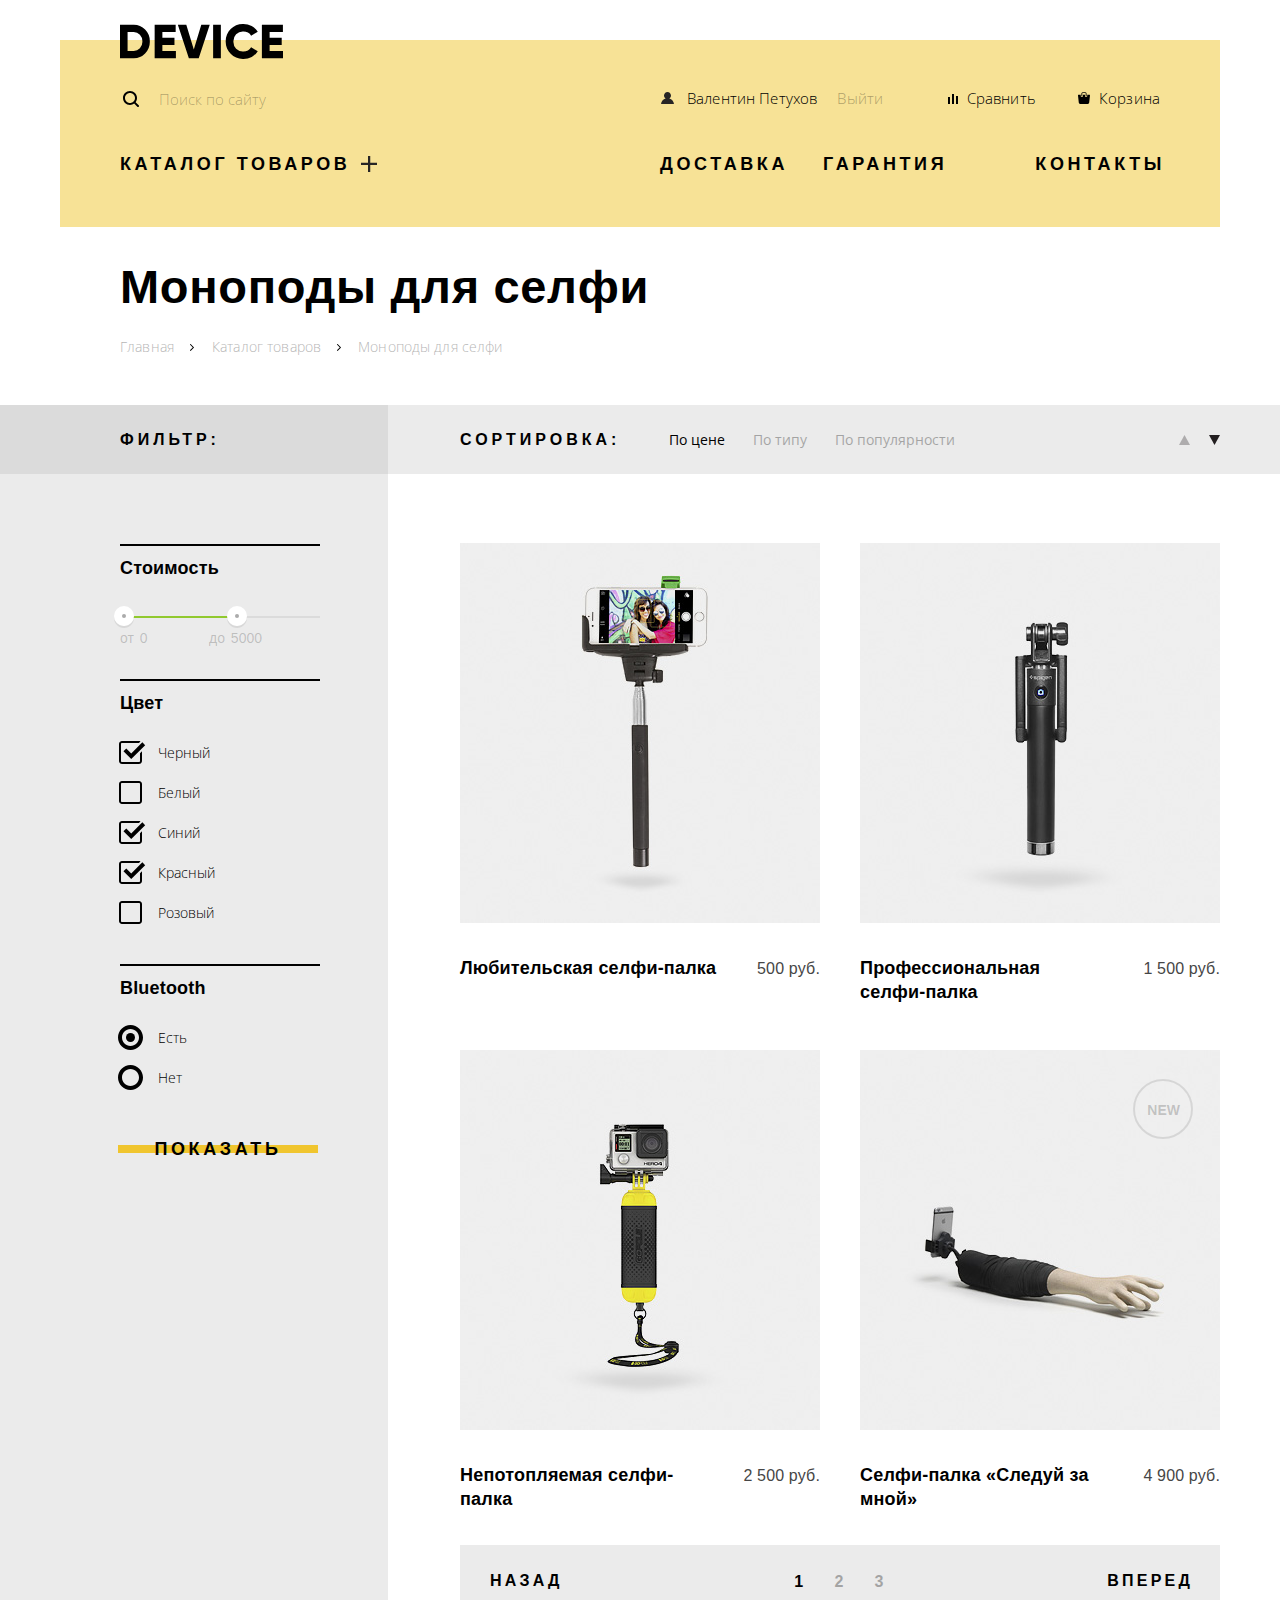
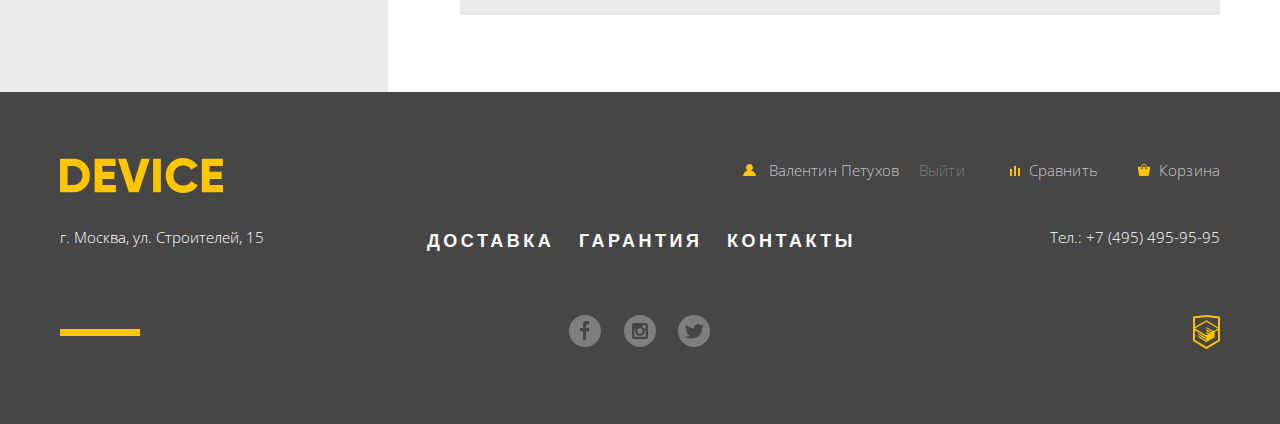
==== catalog-selfie.html @ c86254f8 "Сверстала" ====
<!DOCTYPE html>
<html lang="ru">
  <head>
    <meta charset="utf-8">
    <title>HTML Academy: Device</title>
    <link href="https://fonts.googleapis.com/css?family=Open+Sans:300,400" rel="stylesheet">
    <link href="css/normalize.css" rel="stylesheet">
    <link href="css/min-style.css" rel="stylesheet">
  </head>
  <body>
    <header class="main-header container">
      <nav class="main-navigation">
        <a class="main-header-logo" href="index.html">
          <img src="img/logo.svg" alt="Логотип Device" width="163" height="35">
        </a>
        <div class="top-navigation">
          <form class="search-form" action="https://echo.htmlacademy.ru" method="post">
            <input class="search-input" id="search" type="text" placeholder="Поиск по сайту">
            <button class="button-find" type="submit">Найти</button>
          </form>
          <ul class="user-navigation no-marker">
            <li><a class="user-login" href="#">Валентин Петухов</a></li>
            <li><a class="user-logout" href="#">Выйти</a></li>
            <li><a class="user-compare" href="#">Сравнить</a></li>
            <li><a class="user-cart" href="#">Корзина</a></li>
          </ul>
        </div>
        <div class="bottom-navigation">
          <div class="catalog-dropdown">
            <a class="catalog-dropdown-button" href="#">Каталог товаров</a>
            <div class="catalog-navigation no-marker">
              <ul class="catalog-col no-marker">
                <li><a href="#">Виртуальная реальность</a></li>
                <li><a href="catalog-selfie.html">Моноподы для селфи</a></li>
                <li><a href="#">Экшн-камеры</a></li>
              </ul>
              <ul class="catalog-col no-marker">
                <li><a href="#">Фитнес-браслеты</a></li>
                <li><a href="#">Умные часы</a></li>
              </ul>
              <ul class="catalog-col no-marker">
                <li><a href="#">Квадракоптеры</a></li>
              </ul>
            </div>
          </div>
          <ul class="site-navigation no-marker">
            <li><a href="#">Доставка</a></li>
            <li><a href="#">Гарантия</a></li>
            <li><a href="#">Контакты</a></li>
          </ul>
        </div>
      </nav>
    </header>

    <main>
      <div class="container">
        <h1 class="main-title">Моноподы для селфи</h1>
        <ul class="breadcrumbs no-marker">
          <li><a href="index.html">Главная</a></li>
          <li><a href="#">Каталог товаров</a></li>
          <li class="breadcrumbs-current">Моноподы для селфи</li>
        </ul>
      </div>

      <div class="catalog-top">
        <div class="container">
          <section class="filter">
            <h2>Фильтр:</h2>
          </section>
          <section class="sort">
            <h2>Сортировка:</h2>
            <ul class="no-marker">
              <li><a class="button-sort current-sort" href="#">По цене</a></li>
              <li><a class="button-sort" href="#">По типу</a></li>
              <li><a class="button-sort" href="#">По популярности</a></li>
            </ul>
            <ul class="no-marker">
              <li>
                <a class="button-sort" href="#" aria-label="По возрастанию">
                  <svg width="11px" height="10px">
                     <polygon fill="#231F20" points="5.5,0 0,10 11,10 "/>
                  </svg>
                </a>
              </li>
              <li>
                <a class="button-sort current-sort" href="#" aria-label="По убыванию">
                  <svg width="11px" height="10px">
                     <polyline fill="#231F20" points="5.5,10 0,0 11,0 "/>
                  </svg>
                </a>
              </li>
            </ul>
          </section>
        </div>
      </div>

      <div class="catalog-bottom">
        <div class="container">
          <section class="filter">
            <h2 class="visually-hidden">Фильтр</h2>
            <form action="https://echo.htmlacademy.ru" method="post">
              <fieldset class="filter-fieldset">
                <legend>Стоимость</legend>
                <div class="range-filter">
                  <div class="range-controls">
                    <div class="scale">
                      <div class="bar"></div>
                    </div>
                    <div class="toggle toggle-min"></div>
                    <div class="toggle toggle-max"></div>
                  </div>
                  <div class="price-controls">
                    <label class="min-price">от <input name="min-price" type="text" value="0"></label>
                    <label class="max-price">до <input name="max-price" type="text" value="5000"></label>
                  </div>
                </div>
              </fieldset>
              <fieldset class="filter-fieldset">
                <legend>Цвет</legend>
                <ul class="no-marker">
                  <li class="filter-option">
                    <input class="visually-hidden filter-option filter-input-checkbox" type="checkbox" name="black" id="black" checked>
                    <label for="black">Черный</label>
                  </li>
                  <li class="filter-option">
                    <input class="visually-hidden filter-option filter-input-checkbox" type="checkbox" name="white" id="white">
                    <label for="white">Белый</label>
                  </li>
                  <li class="filter-option">
                    <input class="visually-hidden filter-option filter-input-checkbox" type="checkbox" name="blue" id="blue" checked>
                    <label for="blue">Синий</label>
                  </li>
                  <li class="filter-option">
                    <input class="visually-hidden filter-option filter-input-checkbox" type="checkbox" name="red" id="red" checked>
                    <label for="red">Красный</label>
                  </li>
                  <li class="filter-option">
                    <input class="visually-hidden filter-option filter-input-checkbox" type="checkbox" name="pink" id="pink">
                    <label for="pink">Розовый</label>
                  </li>
                </ul>
              </fieldset>
              <fieldset class="filter-fieldset">
                <legend>Bluetooth</legend>
                <ul class="no-marker">
                  <li class="filter-option">
                    <input class="visually-hidden filter-input filter-input-radio" type="radio" name="bluetooth" id="bluetooth-yes" checked>
                    <label for="bluetooth-yes">Есть</label>
                  </li>
                  <li class="filter-option">
                    <input class="visually-hidden filter-input filter-input-radio" type="radio" name="bluetooth" id="bluetooth-no">
                    <label for="bluetooth-no">Нет</label>
                  </li>
                </ul>
              </fieldset>
              <button class="button" type="submit">Показать</button>
            </form>
          </section>

          <section class="items">
            <h2 class="visually-hidden">Селфи-палки</h2>
            <ul class="items-list no-marker">
              <li class="item-card">
                <div class="item-pic">
                  <img src="img/item-1.jpg" alt="Любительская селфи-палка" width="360" height="380">
                  <div class="item-buttons">
                    <button class="button">В корзину</button>
                    <button class="button-compare">Добавить к сравнению</button>
                  </div>
                </div>
                <div class="item-info">
                  <h3 class="item-name"><a href="#">Любительская селфи-палка</a></h3>
                  <p class="item-price">500 руб.</p>
                </div>
              </li>
              <li class="item-card">
                <div class="item-pic">
                  <img class="item-pic" src="img/item-2.jpg" alt="Профессиональная селфи-палка" width="360" height="380">
                  <div class="item-buttons">
                    <button class="button">В корзину</button>
                    <button class="button-compare">Добавить к сравнению</button>
                  </div>
                </div>
                <div class="item-info">
                  <h3 class="item-name"><a href="#">Профессиональная селфи-палка</a></h3>
                  <p class="item-price">1 500 руб.</p>
                </div>
              </li>
              <li class="item-card">
                <div class="item-pic">
                  <img class="item-pic" src="img/item-3.jpg" alt="Непотопляемая селфи-палка" width="360" height="380">
                  <div class="item-buttons">
                    <button class="button">В корзину</button>
                    <button class="button-compare">Добавить к сравнению</button>
                  </div>
                </div>
                <div class="item-info">
                  <h3 class="item-name"><a href="#">Непотопляемая селфи-палка</a></h3>
                  <p class="item-price">2 500 руб.</p>
                </div>
              </li>
              <li class="item-card item-new">
                <div class="item-pic">
                  <img class="item-pic" src="img/item-4.jpg" alt="Селфи-палка «Следуй за мной»" width="360" height="380">
                  <div class="item-buttons">
                    <button class="button">В корзину</button>
                    <button class="button-compare">Добавить к сравнению</button>
                  </div>
                </div>
                <div class="item-info">
                  <h3 class="item-name"><a href="#">Селфи-палка «Следуй за мной»</a></h3>
                  <p class="item-price">4 900 руб.</p>
                </div>
              </li>
            </ul>
            <ul class="pagination-list no-marker">
              <li class="pagination-item pagination-back">
                <a href="#">Назад</a>
              </li>
              <li class="pagination-numbers">
                <ul class="no-marker">
                  <li class="pagination-item pagination-item-current">
                    <a href="#">1</a>
                  </li>
                  <li class="pagination-item">
                    <a href="#">2</a>
                  </li>
                  <li class="pagination-item">
                    <a href="#">3</a>
                  </li>
                </ul>
              </li>
              <li class="pagination-item pagination-forward">
                <a href="#">Вперед</a>
              </li>
            </ul>
          </section>
        </div>
      </div>
    </main>

    <footer>
      <div class="container">
        <div class="footer-wrapper">
          <a class="main-footer-logo" href="index.html">
            <svg width="163" height="35">
                <defs>
                    <style>
                        .cls-1{fill-rule:evenodd}
                    </style>
                </defs>
                <path id="_-e-logo" d="M-.151.702v33.6h13.532a15.72 15.72 0 0 0 11.72-4.824 16.458 16.458 0 0 0 4.712-11.976 16.458 16.458 0 0 0-4.712-11.976A15.723 15.723 0 0 0 13.381.702H-.151zM7.582 26.91V8.091h5.8a8.646 8.646 0 0 1 6.5 2.568 9.407 9.407 0 0 1 2.489 6.84 9.406 9.406 0 0 1-2.489 6.84 8.642 8.642 0 0 1-6.5 2.568h-5.8zm34.8-5.952h12.082v-7.3H42.378V8.091h13.291V.702H34.645v33.6H55.91V26.91H42.378v-5.952zm36.343 13.344L89.744.702h-8.458l-7.491 24.72L66.304.702h-8.457l11.019 33.6h9.859zm14.4 0h7.733V.702h-7.733v33.6zm38.615-1.416a15.506 15.506 0 0 0 6.041-5.688l-6.67-3.84a7.482 7.482 0 0 1-3.165 3.024 9.87 9.87 0 0 1-4.664 1.1 9.595 9.595 0 0 1-7.177-2.736 9.909 9.909 0 0 1-2.682-7.248 9.909 9.909 0 0 1 2.682-7.248 9.595 9.595 0 0 1 7.177-2.736 9.897 9.897 0 0 1 4.639 1.08 7.592 7.592 0 0 1 3.19 3.048l6.67-3.84a15.873 15.873 0 0 0-6.09-5.688 17.42 17.42 0 0 0-8.409-2.088c-9.779-.272-17.797 7.691-17.591 17.472-.208 9.781 7.809 17.747 17.588 17.476a17.52 17.52 0 0 0 8.458-2.088zm17.881-11.928h12.082v-7.3h-12.085V8.091h13.29V.702h-21.023v33.6h21.265V26.91h-13.532v-5.952z" class="cls-1" data-name="-e-logo"/>
            </svg>
          </a>
          <ul class="footer-user-navigation no-marker">
            <li><a class="user-login" href="#">Валентин Петухов</a></li>
            <li><a class="user-logout" href="#">Выйти</a></li>
            <li><a class="user-compare" href="#">Сравнить</a></li>
            <li><a class="user-cart" href="#">Корзина</a></li>
          </ul>
        </div>
        <div class="footer-wrapper">
          <p class="footer-info">г. Москва, ул. Строителей, 15</p>
          <ul class="footer-site-navigation no-marker">
            <li><a href="#">Доставка</a></li>
            <li><a href="#">Гарантия</a></li>
            <li><a href="#">Контакты</a></li>
          </ul>
          <p class="footer-info">Тел.: +7 (495) 495-95-95</p>
        </div>
        <div class="footer-wrapper">
          <ul class="social-buttons no-marker">
            <li>
              <a href="#" aria-label="Девайс в Фэйсбук">
                <svg width="32px" height="32px">
                  <path fill="#FFFFFF" d="M16,0C7.164,0,0,7.163,0,16s7.164,16,16,16c8.837,0,16-7.164,16-16S24.837,0,16,0z M20.062,9.455h-3.021
                	v3.444h3.021v3.445h-3.021v8.61h-3.021v-8.61H11v-3.445h3.021V9.455c0-1.902,1.353-3.445,3.021-3.445h3.021V9.455z"/>
                </svg>
              </a>
            </li>
            <li>
              <a href="#" aria-label="Девайс в Инстаграм">
                <svg width="32px" height="32px">
                  <g>
                  	<path fill="#FFFFFF" d="M20.916,16c0,2.728-2.211,4.938-4.938,4.938S11.039,18.728,11.039,16c0-0.394,0.051-0.773,0.138-1.14
                  		h-0.897v6.838h11.396V14.86h-0.897C20.865,15.227,20.916,15.606,20.916,16z"/>
                  	<path fill="#FFFFFF" d="M15.978,18.659c1.466,0,2.659-1.193,2.659-2.659s-1.193-2.659-2.659-2.659
                  		c-1.466,0-2.659,1.193-2.659,2.659S14.511,18.659,15.978,18.659z"/>
                  	<rect x="18.637" y="10.302" fill="#FFFFFF" width="3.039" height="3.039"/>
                  	<path fill="#FFFFFF" d="M16,0C7.164,0,0,7.164,0,16c0,8.837,7.164,16,16,16c8.837,0,16-7.163,16-16C32,7.164,24.837,0,16,0z
                  		 M23.955,21.698c0,1.254-1.025,2.279-2.279,2.279H10.279C9.026,23.978,8,22.952,8,21.698V10.302c0-1.253,1.026-2.279,2.279-2.279
                  		h11.396c1.254,0,2.279,1.026,2.279,2.279V21.698z"/>
                  </g>
                </svg>
              </a>
            </li>
            <li>
              <a href="#" aria-label="Девайс в Твиттер">
                <svg width="32px" height="32px">
                  <g id="Layer_1">
                  </g>
                  <g id="Layer_2">
                  	<path fill="#FFFFFF" d="M16,0C7.164,0,0,7.164,0,16c0,8.837,7.164,16,16,16c8.837,0,16-7.163,16-16C32,7.164,24.837,0,16,0z
                  		 M23.944,12.809c-0.251,6.516-3.463,10.832-10.992,10.702c-0.14,0-0.205,0-0.233,0c-0.015,0-0.021,0-0.021,0
                  		c-0.029,0-0.094,0-0.232,0c-0.447,0-4.543-0.443-5.344-1.823c2.479,0.19,4.247-0.406,5.12-1.136
                  		c-1.048-0.289-2.923-0.461-3.251-2.848c0.384,0.104,0.618,0.221,1.299,0.113c-1.307-0.824-2.758-1.519-2.679-3.643
                  		c0.311,0.317,1.164,0.518,1.46,0.457c-0.768-0.233-2.149-3.244-0.974-4.781c1.984,1.79,4.075,3.482,7.804,3.643
                  		c0.227-2.214,1.24-3.699,3.168-4.325c1.84-0.479,3.255,0.26,3.901,1.138c0.737-0.224,1.453-0.466,2.193-0.685
                  		c-0.004,0.833-0.569,1.463-0.935,1.709c0.747,0.165,1.423-0.475,1.423-0.475C25.467,11.818,24.557,12.58,23.944,12.809z"/>
                  </g>
                </svg>
              </a>
            </li>
          </ul>
          <a class="copyright" href="htmlacademy.ru" aria-label="Логотип HTML Academy">
            <svg width="26.943px" height="34.09px">
              <path d="M13.62,0.017L13.472,0L0,1.412v24.661l13.473,8.017l13.43-7.99l0.042-0.025V1.412L13.62,0.017z M25.019,12.127L13.495,5.334 L13.494,5.23l-0.087,0.05l-0.088-0.056v0.109L1.925,12.118V3.147l11.548-1.212l11.547,1.212V12.127z M13.405,6.787L24.923,13.5 l-4.479,2.64l-7.093-4.221l-0.014,1.415l5.904,3.513l-0.86,0.507l-5.03-2.992l-0.014,1.415l3.827,2.275l-0.782,0.523l-3.031-1.787 l-0.014,1.413l1.853,1.091l-1.8,1.081L2.034,13.622L13.405,6.787z M1.925,15.127l11.411,6.791l0.016,1.044L5.41,18.234L5.395,19.65 l7.979,4.795l0.018,1.076l-7.973-4.74l-0.013,1.414l8.021,4.822l0.046,0.025l8.143-4.872l-0.011-5.177l3.415-2.036v10.021 L13.472,31.85L1.925,24.979V15.127z"/>
            </svg>
          </a>
        </div>
      </div>
    </footer>

  </body>
</html>
---- css/min-style.css ----
@font-face{font-family:"Gilroy";src:local("Gilroy Light"),url(gilroylight.woff) format("woff"),url(gilroylight.woff2) format("woff2");font-weight:400}@font-face{font-family:"Gilroy";src:local("Gilroy ExtraBold"),url(gilroyextrabold.woff) format("woff"),url(gilroyextrabold.woff2) format("woff2");font-weight:700}body{margin:0;padding:0;font-family:"Open Sans",Arial,sans-serif;font-size:15px;line-height:30px;font-weight:300;color:#464646}img{max-width:100%;height:auto}.visually-hidden:not(:focus):not(:active),input[type="checkbox"].visually-hidden,input[type="radio"].visually-hidden{position:absolute;width:1px;height:1px;margin:-1px;padding:0;border:0;white-space:nowrap;-webkit-clip-path:inset(100%);clip-path:inset(100%);clip:rect(0 0 0 0);overflow:hidden}.container{width:1160px;margin:0 auto}.no-marker{margin:0;padding:0;list-style:none}.no-marker li{margin:0;padding:0}.button{display:block;padding:0;margin:0;padding-top:8px;padding-bottom:8px;width:220px;font-family:"Gilroy",Arial,sans-serif;font-weight:700;font-size:18px;line-height:24px;letter-spacing:3.6px;text-transform:uppercase;text-decoration:none;text-align:center;color:#000;border:none;background:none;background-image:-webkit-linear-gradient(transparent 16px,#f0c52e 16px,#f0c52e 24px,transparent 24px);background-image:-o-linear-gradient(transparent 16px,#f0c52e 16px,#f0c52e 24px,transparent 24px);background-image:linear-gradient(transparent 16px,#f0c52e 16px,#f0c52e 24px,transparent 24px);cursor:pointer}.button:hover,.button:focus{background-image:none;background-color:#f0c52e}.button:active{color:rgba(0,0,0,.3)}.main-header{padding-top:24px;padding-bottom:51px;background-image:-webkit-linear-gradient(transparent 40px,#f7e296 40px);background-image:-o-linear-gradient(transparent 40px,#f7e296 40px);background-image:linear-gradient(transparent 40px,#f7e296 40px)}.main-navigation{width:1040px;margin:0 auto}.main-header-logo{display:block;margin:0;margin-bottom:7px;padding:0}.main-header-logo:hover,.main-header-logo:focus,.site-navigation a:hover,.site-navigation a:focus,.catalog-dropdown-button:hover,.catalog-dropdown-button:focus{opacity:.6}.main-header-logo:active,.site-navigation a:active,.catalog-dropdown-button:active{opacity:.3}.top-navigation{display:-webkit-box;display:-ms-flexbox;display:flex;-ms-flex-wrap:wrap;flex-wrap:wrap;-webkit-box-pack:justify;-ms-flex-pack:justify;justify-content:space-between;margin-bottom:28px}.user-navigation{display:-webkit-box;display:-ms-flexbox;display:flex;-ms-flex-wrap:wrap;flex-wrap:wrap;-webkit-box-pack:justify;-ms-flex-pack:justify;justify-content:space-between;width:500px;padding-top:8px}.search-form{position:relative}.search-input{width:307px;height:30px;-webkit-box-sizing:content-box;box-sizing:content-box;padding:9px 0 10px 39px;font-family:"Open Sans",Arial,sans-serif;font-size:15px;line-height:30px;font-weight:300;color:#000;border:none;background:none;background-image:url(../img/search.svg);background-repeat:no-repeat;background-position:3px 16px}.search-input::-webkit-input-placeholder{color:rgba(0,0,0,.3)}.search-input:-ms-input-placeholder{color:rgba(0,0,0,.3)}.search-input::-ms-input-placeholder{color:rgba(0,0,0,.3)}.search-input::placeholder{color:rgba(0,0,0,.3)}.search-input:hover::-webkit-input-placeholder{color:rgba(0,0,0,.6)}.search-input:hover:-ms-input-placeholder{color:rgba(0,0,0,.6)}.search-input:hover::-ms-input-placeholder{color:rgba(0,0,0,.6)}.search-input:hover::placeholder{color:rgba(0,0,0,.6)}.search-input:focus{padding:9px 0 8px 39px;border-bottom:2px solid #000;outline:none}.button-find{display:none;position:absolute;top:0;right:0;-webkit-transform:translateX(100%);-ms-transform:translateX(100%);transform:translateX(100%);width:85px;height:30px;-webkit-box-sizing:content-box;box-sizing:content-box;padding-top:7px;padding-bottom:8px;font:inherit;line-height:30px;border:2px solid #000;background:none;cursor:pointer}.button-find:hover,.button-find:focus{color:#fff;background-color:#000}.button-find:active{color:rgba(255,255,255,.3);background-color:#000}.search-input:focus + .button-find,.button-find:focus,.button-find:active{display:block}.user-navigation a{position:relative;display:block;padding-left:27px;text-decoration:none;letter-spacing:.15px;color:#000}.user-navigation a:hover,.user-navigation a:focus{color:rgba(0,0,0,.6)}.user-navigation a:hover::before,.user-navigation a:focus::before{opacity:.6}.user-navigation a:active{color:rgba(0,0,0,.3)}.user-navigation a:active::before{opacity:.3}.user-navigation li:nth-last-child(2){margin-left:auto}.user-navigation li:last-child{margin-left:36px}.user-navigation .user-logout{padding-left:0;margin-left:20px;opacity:.3}.user-navigation a::before{content:"";position:absolute;display:inline-block;vertical-align:middle}.user-navigation .user-login::before{left:1px;top:9px;width:13px;height:12px;background-image:url(../img/user.svg)}.user-navigation .user-compare::before{left:8px;top:11px;width:10px;height:10px;background-image:url(../img/compare.svg)}.user-navigation .user-cart::before{left:6px;top:9px;width:12px;height:12px;background-image:url(../img/cart.svg)}.bottom-navigation{position:relative;display:-webkit-box;display:-ms-flexbox;display:flex;-ms-flex-wrap:wrap;flex-wrap:wrap;-webkit-box-pack:justify;-ms-flex-pack:justify;justify-content:space-between}.site-navigation{display:-webkit-box;display:-ms-flexbox;display:flex;-ms-flex-wrap:wrap;flex-wrap:wrap;-webkit-box-pack:justify;-ms-flex-pack:justify;justify-content:space-between;width:500px}.site-navigation li:first-child{margin-right:35px}.site-navigation li:last-child{margin-left:auto;margin-right:-5px}.site-navigation a,.catalog-dropdown-button{display:block;margin:0;padding:0;font-family:"Gilroy",Arial,sans-serif;font-weight:700;font-size:18px;line-height:24px;letter-spacing:3.6px;text-transform:uppercase;text-decoration:none;color:#000}.catalog-dropdown{position:relative;padding-right:30px}.catalog-dropdown-button::after{content:"";position:absolute;right:3px;top:4px;display:inline-block;vertical-align:middle;width:16px;height:16px;background-image:url(../img/plus.png)}.catalog-navigation{visibility:hidden;z-index:100;position:absolute;left:-60px;;display:-webkit-box;;display:-ms-flexbox;;display:flex;width:1040px;padding:45px 60px 50px;background-color:#f7e296}.catalog-navigation a{line-height:36px;text-decoration:none;color:#000}.catalog-navigation a:hover,.catalog-navigation a:focus{opacity:.6}.catalog-navigation a:active{opacity:.3}.catalog-dropdown:hover .catalog-navigation,.catalog-dropdown:focus .catalog-navigation{visibility:visible}.catalog-col:first-of-type{width:240px}.catalog-col:nth-of-type(2){width:200px}.catalog-navigation a{font-family:"Open Sans",Arial,sans-serif;font-weight:300;font-size:15px;line-height:36px;letter-spacing:.15px;text-transform:none}.slider{position:relative;margin-bottom:114px;background-image:-webkit-linear-gradient(#f7e296 113px,transparent 113px);background-image:-o-linear-gradient(#f7e296 113px,transparent 113px);background-image:linear-gradient(#f7e296 113px,transparent 113px)}.slider-controls{position:absolute;right:74px;top:320px}.slider-control-item{position:relative;display:inline-block;vertical-align:middle;z-index:90;width:12px;height:12px;margin-right:2px;padding:8px;border-radius:50%;cursor:pointer}.slider-control-item:last-child{margin-right:0}.slider-control-item::after{content:"";position:absolute;top:8px;left:8px;width:12px;height:12px;border-radius:50%;background:none;background-image:url(../img/slider-button-empty.svg);background-size:12px 12px}#slide-1:checked~.slider-controls .slider-control-item-1::after,#slide-2:checked~.slider-controls .slider-control-item-2::after,#slide-3:checked~.slider-controls .slider-control-item-3::after{background-image:url(../img/slider-button.svg);background-size:12px 12px}.slide{position:relative;display:none;-ms-flex-wrap:wrap;flex-wrap:wrap;-webkit-box-pack:justify;-ms-flex-pack:justify;justify-content:space-between}#slide-1:checked~.slide-list .slide-1{display:-webkit-box;display:-ms-flexbox;display:flex}#slide-2:checked~.slide-list .slide-2{display:-webkit-box;display:-ms-flexbox;display:flex}#slide-3:checked~.slide-list .slide-3{display:-webkit-box;display:-ms-flexbox;display:flex}.col{position:relative;width:560px}.slide-pic{position:absolute;display:block;margin:0 auto;padding:0}.slide-1 .slide-pic{top:0;left:90px}.slide-2 .slide-pic{top:13px;left:117px}.slide-3 .slide-pic{top:68px;left:31px}.slide-number{position:absolute;right:48px;top:-11px;z-index:5;font-family:"Gilroy",Arial,sans-serif;font-weight:700;font-size:180px;line-height:180px;letter-spacing:1.8px;color:#fff}.slide h3{position:relative;z-index:90;margin:0;margin-bottom:18px;padding:0;font-family:"Gilroy",Arial,sans-serif;font-weight:700;font-size:47px;line-height:56px;letter-spacing:.65px;color:#000}.slide h3::before{content:"";display:block;width:100px;height:7px;margin-top:39px;margin-bottom:35px;background-color:#fff}.slide p{width:490px;margin:0;padding:0;margin-bottom:43px;letter-spacing:.19px}.slide .button{margin-bottom:49px}.slide table{border:none;border-collapse:collapse}.item-feature{margin:0;padding:0;padding-right:77px;padding-bottom:8px;font-family:"Gilroy",Arial,sans-serif;font-weight:300;font-size:36px;line-height:48px;letter-spacing:.36px;color:#000}.item-feature-description{margin:0;padding:0;font-size:13px;line-height:20px;letter-spacing:.13px}.popular-list{display:-webkit-box;display:-ms-flexbox;display:flex;-ms-flex-wrap:wrap;flex-wrap:wrap}.popular-list li{width:160px;margin-right:40px;margin-bottom:81px}.popular-list li:nth-child(6){margin-right:0}.popular-card{display:-webkit-box;display:-ms-flexbox;display:flex;-ms-flex-wrap:wrap;flex-wrap:wrap;width:160px;height:160px;margin-bottom:33px;background-color:#f7e296}.popular-item svg{margin:auto}.popular-selfie{-webkit-transform:translate(1px,19px);-ms-transform:translate(1px,19px);transform:translate(1px,19px)}.popular-camera{-webkit-transform:translate(5px,1px);-ms-transform:translate(5px,1px);transform:translate(5px,1px)}.popular-fit{-webkit-transform:translate(2px,2px);-ms-transform:translate(2px,2px);transform:translate(2px,2px)}.popular-clock{-webkit-transform:translate(3px,1px);-ms-transform:translate(3px,1px);transform:translate(3px,1px)}.popular-quadro{-webkit-transform:translate(-1px,3px);-ms-transform:translate(-1px,3px);transform:translate(-1px,3px)}.popular-list a{display:block;margin:0;padding:0;font-family:"Gilroy",Arial,sans-serif;font-weight:700;font-size:18px;line-height:24px;letter-spacing:.18px;text-decoration:none;color:#000}.popular-item:nth-child(2) a{width:100px}.popular-item:hover .popular-card,.popular-item:focus .popular-card,.popular-item:active .popular-card{background-color:#f0c52e}.popular-item:active a{color:rgba(0,0,0,.3)}.popular-item:active svg{opacity:.3}.services-delivery,.services-warranity,.services-credit{display:none}#service-1:checked~.services-list .services-delivery{display:block}#service-2:checked~.services-list .services-warranity{display:block}#service-3:checked~.services-list .services-credit{display:block}.services-control-item{position:relative;z-index:150;width:160px;margin-bottom:25px}.services-control-item:last-child{margin-bottom:0}.services-controls{position:relative;padding-top:80px}.services-controls:after{content:"";position:absolute;top:0;right:-4px;height:319px;width:7px;background-color:#000}#service-1:checked~.services-controls .services-control-item-1,#service-2:checked~.services-controls .services-control-item-2,#service-3:checked~.services-controls .services-control-item-3{padding-right:120px;color:#f7e184;background-image:none;background-color:#000}.services{margin-bottom:94px;background-image:-webkit-linear-gradient(transparent 100px,#e5e5e5 100px);background-image:-o-linear-gradient(transparent 100px,#e5e5e5 100px);background-image:linear-gradient(transparent 100px,#e5e5e5 100px)}.services-wrapper{display:-webkit-box;display:-ms-flexbox;display:flex;padding-bottom:69px}.services-list li{width:445px;padding:73px 300px 77px 120px}.services-delivery{background-image:url(../img/delivery.svg);background-repeat:no-repeat;background-position:678px 85px}.services-warranity{background-image:url(../img/warranty.svg);background-repeat:no-repeat;background-position:663px 62px}.services-credit{background-image:url(../img/credit.svg);background-repeat:no-repeat;background-position:654px 61px}.services h3{margin:0;margin-bottom:31px;padding:0;font-family:"Gilroy",Arial,sans-serif;font-weight:700;font-size:47px;letter-spacing:1.3px;line-height:48px;color:#000}.services p{margin:0;padding:0;letter-spacing:.3px}.logo-list{display:-webkit-box;display:-ms-flexbox;display:flex;-ms-flex-wrap:wrap;flex-wrap:wrap;-webkit-box-pack:justify;-ms-flex-pack:justify;justify-content:space-between;margin-bottom:93px}.logo-list a{display:block;width:260px;height:100px;margin:0;padding:0}.logo-list .logo-dji{background-image:url(../img/partner-1-grey.jpg)}.logo-list .logo-dji:hover{background-image:url(../img/partner-1.jpg)}.logo-list .logo-sp{background-image:url(../img/partner-2-grey.jpg)}.logo-list .logo-sp:hover{background-image:url(../img/partner-2.jpg)}.logo-list .logo-gopro{background-image:url(../img/partner-3-grey.jpg)}.logo-list .logo-gopro:hover{background-image:url(../img/partner-3.jpg)}.logo-list .logo-vive{background-image:url(../img/partner-4-grey.jpg)}.logo-list .logo-vive:hover{background-image:url(../img/partner-4.jpg)}.about-contacts{display:-webkit-box;display:-ms-flexbox;display:flex;-ms-flex-wrap:wrap;flex-wrap:wrap;-webkit-box-pack:justify;-ms-flex-pack:justify;justify-content:space-between;margin-bottom:82px}.about-us,.contacts{display:-webkit-box;display:-ms-flexbox;display:flex;-ms-flex-wrap:wrap;flex-wrap:wrap;-webkit-box-orient:vertical;-webkit-box-direction:normal;-ms-flex-direction:column;flex-direction:column;-webkit-box-pack:justify;-ms-flex-pack:justify;justify-content:space-between;min-height:573px}.about-us{width:475px}.contacts{width:520px}.about-us h2,.contacts h2{padding:0;margin:0;margin-bottom:43px;font-family:"Gilroy",Arial,sans-serif;font-weight:700;font-size:47px;line-height:48px;color:#000}.about-us p{margin:0;padding:0;margin-bottom:30px}.delivery-company{margin:0;padding:0;margin-top:35px}.delivery-company li{position:relative;margin:0;padding:0;padding-left:35px;font-family:"Gilroy",Arial,sans-serif;font-weight:700;font-size:16px;line-height:40px;color:#000}.delivery-company li::before{content:"";position:absolute;top:17px;left:0;width:4px;height:4px;border-radius:50%;border:2px solid #e6e6e6}.about-us .button,.contacts .button{margin-top:auto}.contacts p{width:520px;margin:0;margin-bottom:30px;padding:0}.contacts a{display:block;margin-top:8px}.about-us h2::before,.contacts h2::before{content:"";display:block;margin-bottom:45px;width:80px;height:7px;background-color:#000}.about-us .button,.contacts .button{width:260px}.main-title{margin:0;margin-top:36px;margin-bottom:24px;padding-left:60px;font-family:"Gilroy",Arial,sans-serif;font-weight:700;font-size:47px;line-height:48px;letter-spacing:.68px;color:#000}.breadcrumbs{display:-webkit-box;display:-ms-flexbox;display:flex;-ms-flex-wrap:wrap;flex-wrap:wrap;margin:0;margin-bottom:46px;padding-left:60px}.breadcrumbs li{display:-webkit-box;display:-ms-flexbox;display:flex;-webkit-box-align:center;-ms-flex-align:center;align-items:center;padding-right:18px}.breadcrumbs li:nth-of-type(2){padding-right:17px}.breadcrumbs a,.breadcrumbs-current{display:block;margin:0;padding:0;padding-right:16px;font-size:14px;line-height:24px;letter-spacing:.14px;opacity:.3;text-decoration:none;color:#000}.breadcrumbs a:hover,.breadcrumbs a:focus{opacity:.6}.breadcrumbs a:active{opacity:.1}.breadcrumbs a:nth-of-type(2){padding-right:18px}.breadcrumbs li::after{content:"";display:inline-block;vertical-align:middle;width:4px;height:7px;background-image:url(../img/nav-arrow.svg)}.breadcrumbs li:last-child::after{display:none}.catalog-top{background:-webkit-gradient(linear,left top,right top,color-stop(50%,#dbdbdb),color-stop(50%,#ebebeb),color-stop(50%,#ebebeb));background:-webkit-linear-gradient(left,#dbdbdb 50%,#ebebeb 50%,#ebebeb 50%);background:-o-linear-gradient(left,#dbdbdb 50%,#ebebeb 50%,#ebebeb 50%);background:linear-gradient(to right,#dbdbdb 50%,#ebebeb 50%,#ebebeb 50%)}.catalog-bottom{background:-webkit-gradient(linear,left top,right top,color-stop(50%,#ebebeb),color-stop(50%,#fff),color-stop(50%,#fff));background:-webkit-linear-gradient(left,#ebebeb 50%,#fff 50%,#fff 50%);background:-o-linear-gradient(left,#ebebeb 50%,#fff 50%,#fff 50%);background:linear-gradient(to right,#ebebeb 50%,#fff 50%,#fff 50%)}.catalog-top .filter{padding-top:23px;padding-bottom:22px}.catalog-top .sort{padding-top:23px;padding-bottom:22px;background-color:#ebebeb}.catalog-bottom .items{background-color:#fff}.catalog-top .container,.catalog-bottom .container{display:-webkit-box;display:-ms-flexbox;display:flex;-ms-flex-wrap:wrap;flex-wrap:wrap}.filter{-webkit-box-sizing:border-box;box-sizing:border-box;width:328px;padding-left:60px}.sort{-webkit-box-sizing:border-box;box-sizing:border-box;display:-webkit-box;display:-ms-flexbox;display:flex;-webkit-box-pack:justify;-ms-flex-pack:justify;justify-content:space-between;-ms-flex-wrap:wrap;flex-wrap:wrap;-webkit-box-align:center;-ms-flex-align:center;align-items:center;width:832px;padding-left:72px}.sort ul{display:-webkit-box;display:-ms-flexbox;display:flex;-webkit-box-pack:justify;-ms-flex-pack:justify;justify-content:space-between;-ms-flex-wrap:wrap;flex-wrap:wrap}.sort ul:first-of-type{width:286px;margin-right:auto}.sort ul:nth-of-type(2){width:41px}.button-sort{display:block;margin:0;padding:0;font-size:14px;line-height:18px;font-weight:400;text-decoration:none;color:#000;opacity:.3}.button-sort:hover,.button-sort:active{opacity:.6}.button-sort:active,.current-sort{opacity:1}.items{-webkit-box-sizing:border-box;box-sizing:border-box;width:832px;padding:69px 0 77px 72px}.items-list,.pagination-list{display:-webkit-box;display:-ms-flexbox;display:flex;-ms-flex-wrap:wrap;flex-wrap:wrap;-webkit-box-pack:justify;-ms-flex-pack:justify;justify-content:space-between}.filter h2,.sort h2{margin:0;font-family:"Gilroy",Arial,sans-serif;font-weight:700;text-transform:uppercase;letter-spacing:4px;font-size:16px;line-height:24px;color:#000}.sort h2{margin-right:49px}.catalog-bottom .filter{padding-top:70px}.filter-fieldset{width:200px;margin:0;padding:0;padding-bottom:31px;border:none}.filter-fieldset:nth-child(1){padding-bottom:26px}.filter-fieldset legend{margin-bottom:18px;padding:0;font-family:"Gilroy",Arial,sans-serif;font-weight:700;font-size:18px;line-height:24px;letter-spacing:.18px;color:#000}.filter-fieldset legend::before{content:"";display:block;width:200px;height:2px;margin-bottom:10px;background-color:#000}.range-filter{margin-top:18px}.range-controls{position:relative;padding-bottom:5px}.range-controls .scale{width:100%;height:2px;background-color:#dbdbdb}.range-controls .bar{width:58%;height:2px;background-color:#91c92f}.range-controls .toggle{position:absolute;top:-10px;left:0;width:20px;height:22px;padding:0;background-image:url(../img/filter-button.svg);cursor:pointer}.range-controls .toggle-min{left:-6px}.range-controls .toggle-max{left:107px}.price-controls{font-size:0}.price-controls label{display:inline-block;vertical-align:middle;width:75px;margin-right:14px;font-size:14px;font-family:"Gilroy",Arial,sans-serif;font-weight:300;color:rgba(0,0,0,.2);cursor:pointer}.price-controls label:nth-child(2){margin-right:0;width:90px}.price-controls input{width:50px;font-family:"Gilroy",Arial,sans-serif;font-weight:300;font-size:14px;color:rgba(0,0,0,.2);border:none;background:transparent}.filter-option label{position:relative;margin:0;padding:0;padding-left:38px;font-size:14px;line-height:40px;color:#000;cursor:pointer}.filter-input-checkbox + label::before,.filter-input-radio + label::before{content:"";position:absolute;display:block;background-repeat:no-repeat}.filter-input-checkbox + label::before{left:-1px;top:-2px;width:27px;height:23px;background-image:url(../img/checkbox-off.svg)}.filter-input-checkbox:checked + label::before{background-image:url(../img/checkbox-on.svg)}.filter-input-radio + label::before{left:-2px;top:-3px;width:25px;height:25px;background-image:url(../img/radio-off.svg)}.filter-input-radio:checked + label::before{background-image:url(../img/radio-on.svg)}.filter-input-checkbox:hover + label::before,.filter-input-checkbox:focus + label::before,.filter-input-radio:hover + label::before,.filter-input-radio:focus + label::before{opacity:.6}.filter-input-checkbox:active + label::before,.filter-input-radio:active + label::before{opacity:1}.filter-input-checkbox:disabled + label::before,.filter-input-radio:disabled + label::before{opacity:.25}.filter .button{width:200px;margin-left:-2px}.items-list .item-card{position:relative;width:360px;margin-bottom:46px}.items-list .item-card:nth-last-child(1),.items-list .item-card:nth-last-child(2){margin-bottom:34px}.item-pic{margin-bottom:33px}.item-pic img{display:block;margin:0;padding:0}.item-buttons{position:absolute;top:0;left:0;display:none;-webkit-box-sizing:border-box;box-sizing:border-box;padding:174px 80px;width:360px;height:380px;text-align:center;background-color:rgba(255,255,255,.7)}.item-pic:hover .item-buttons{display:block}.item-buttons .button{width:200px;margin-bottom:4px}.button-compare{font-size:13px;line-height:36px;letter-spacing:.13px;opacity:.5;border:none;background:none;cursor:pointer}.button-compare:hover,.button-compare:focus{opacity:1}.button-compare:active{opacity:.2}.item-info{display:-webkit-box;display:-ms-flexbox;display:flex;-webkit-box-pack:justify;-ms-flex-pack:justify;justify-content:space-between}.item-info h3{width:260px;margin:0;padding:0}.item-card:nth-of-type(2) h3{width:200px}.item-name a{display:block;margin:0;padding:0;font-family:"Gilroy",Arial,sans-serif;font-weight:700;font-size:18px;line-height:24px;letter-spacing:.2px;text-decoration:none;color:#000}.item-price{margin:0;padding:0;padding-top:1px;font-family:"Gilroy",Arial,sans-serif;font-weight:400;font-size:16px;line-height:24px;letter-spacing:.16px}.item-new::before{content:"";position:absolute;right:27px;top:29px;width:56px;height:56px;border:2px solid rgba(0,0,0,.1);border-radius:50%}.item-new::after{content:"New";position:absolute;top:48px;right:40px;font-family:"Gilroy",Arial,sans-serif;font-weight:700;font-size:14px;line-height:24px;text-transform:uppercase;color:rgba(0,0,0,.2)}.pagination-list{background-color:#ebebeb}.pagination-item a{display:block;font-family:"Gilroy",Arial,sans-serif;font-weight:700;font-size:16px;line-height:24px;text-decoration:none;text-transform:uppercase;letter-spacing:3.2px;color:#000;opacity:.3}.pagination-back a{margin-right:14px;padding:24px 29px 22px 30px}.pagination-forward a{padding:24px 27px 22px 32px}.pagination-back a:hover,.pagination-back a:focus,.pagination-forward a:hover,.pagination-forward a:focus{background-color:#d9d9d9}.pagination-back a:active,.pagination-forward a:active{background-color:#d9d9d9;color:rgba(0,0,0,.3)}.pagination-numbers ul{display:-webkit-box;display:-ms-flexbox;display:flex;-ms-flex-wrap:wrap;flex-wrap:wrap;max-width:440px}.pagination-numbers .pagination-item{padding:25px 14px 21px}.pagination-back a,.pagination-forward a,.pagination-item-current a{opacity:1}footer{background-color:#464646;padding-top:66px;padding-bottom:66px}.footer-wrapper{display:-webkit-box;display:-ms-flexbox;display:flex;-ms-flex-wrap:wrap;flex-wrap:wrap;-webkit-box-pack:justify;-ms-flex-pack:justify;justify-content:space-between;-webkit-box-align:start;-ms-flex-align:start;align-items:flex-start;margin-bottom:27px}.footer-wrapper:nth-of-type(2){margin-bottom:62px}.footer-wrapper:last-of-type{margin-bottom:0}.main-footer-logo{margin-right:100px}.main-footer-logo svg{fill:#ffc600}.main-footer-logo:hover,.main-footer-logo:focus{opacity:.6}.main-footer-logo:active{opacity:.3}.footer-user-navigation{display:-webkit-box;display:-ms-flexbox;display:flex;-webkit-box-pack:justify;-ms-flex-pack:justify;justify-content:space-between;-ms-flex-wrap:wrap;flex-wrap:wrap;max-width:500px;margin:0;margin-top:-3px;padding:0}.footer-user-navigation a{position:relative;display:block;margin:0;padding:0;padding-left:27px;text-decoration:none;letter-spacing:.15px;color:rgba(255,255,255,.7)}.footer-user-navigation a:hover,.footer-user-navigation a:focus{color:#fff}.footer-user-navigation a:hover::before,.footer-user-navigation a:focus::before{opacity:.6}.footer-user-navigation a:active{color:rgba(255,255,255,.3)}.footer-user-navigation a:active::before{opacity:.3}.footer-user-navigation .user-logout{margin-left:20px;padding-left:0;color:rgba(255,255,255,.3)}.footer-user-navigation .user-compare{margin-left:37px}.footer-user-navigation .user-cart{margin-left:34px}.footer-user-navigation a::before{content:"";position:absolute;left:0;top:0;display:inline-block;vertical-align:middle}.footer-user-navigation .user-login::before{top:9px;left:1px;width:13px;height:12px;background-image:url(../img/user-yellow.svg)}.footer-user-navigation .user-compare::before{top:11px;left:8px;width:10px;height:10px;background-image:url(../img/compare-yellow.svg)}.footer-user-navigation .user-cart::before{top:9px;left:6px;width:12px;height:12px;background-image:url(../img/cart-yellow.svg)}.footer-site-navigation{display:-webkit-box;display:-ms-flexbox;display:flex;-webkit-box-pack:justify;-ms-flex-pack:justify;justify-content:space-between;-ms-flex-wrap:wrap;flex-wrap:wrap;width:429px}.footer-info{margin:0;margin-top:-7px;padding:0;width:260px}.footer-info:nth-of-type(1){margin-right:107px}.footer-info:nth-of-type(2){text-align:right;margin-left:auto}.footer-site-navigation a{display:block;margin:0;padding:0;font-family:"Gilroy",Arial,sans-serif;font-weight:700;font-size:18px;line-height:24px;letter-spacing:2px;text-transform:uppercase;text-decoration:none;letter-spacing:3.5px;color:#fff}.footer-site-navigation a:hover,.footer-site-navigation a:focus{opacity:.6}.footer-site-navigation a:active{opacity:.3}.social-buttons{position:relative;display:-webkit-box;display:-ms-flexbox;display:flex;-webkit-box-pack:justify;-ms-flex-pack:justify;justify-content:space-between;-ms-flex-wrap:wrap;flex-wrap:wrap;width:141px;margin-left:509px}.social-buttons::before{content:"";position:absolute;display:block;top:14px;left:-509px;width:80px;height:7px;background-color:#ffc600}.social-buttons a{opacity:.3}.social-buttons a:hover,.social-buttons a:focus{opacity:.6}.social-buttons a:active{opacity:.1}.footer-info{font-size:15px;line-height:30px;color:#fff}.copyright svg{fill:#ffc600}.copyright:hover,.copyright:focus{opacity:.6}.copyright:active{opacity:.3}.modal{position:fixed;top:50%;left:50%;z-index:1000;-webkit-transform:translate(-50%,-55%);-ms-transform:translate(-50%,-55%);transform:translate(-50%,-55%);-webkit-box-shadow:0 10px 20px 0 rgba(0,0,0,.2);box-shadow:0 10px 20px 0 rgba(0,0,0,.2)}.close-button{position:absolute;top:22px;right:22px;z-index:1001;margin:0;padding:0;border:none;background:none;opacity:.5;cursor:pointer}.close-button:hover,.close-button:focus{opacity:1}.close-button:active{opacity:.3}.modal-map{display:none;width:960px;height:559px;-webkit-box-shadow:0 20px 20px 0 rgba(0,0,0,.2);box-shadow:0 20px 20px 0 rgba(0,0,0,.2);background-image:url(../img/map-big.jpg)}.modal-write-us{display:none;width:760px;padding:93px 100px 78px;background-color:#fff}.write-us-block{margin:0}.write-us-form{display:-webkit-box;display:-ms-flexbox;display:flex;-ms-flex-wrap:wrap;flex-wrap:wrap;-webkit-box-pack:justify;-ms-flex-pack:justify;justify-content:space-between}.write-us-form label{display:block;margin-bottom:7px;font-family:"Gilroy",Arial,sans-serif;font-weight:700;font-size:18px;line-height:24px}.write-us-form input,.write-us-form textarea{-webkit-box-sizing:border-box;box-sizing:border-box;padding:16px 20px;font-family:inherit;font-weight:400;font-size:14px;line-height:18px;background-color:#f2f2f2;border:none}.write-us-form input::-webkit-input-placeholder,.write-us-form textarea::-webkit-input-placeholder{color:rgba(0,0,0,.4)}.write-us-form input:-ms-input-placeholder,.write-us-form textarea:-ms-input-placeholder{color:rgba(0,0,0,.4)}.write-us-form input::-ms-input-placeholder,.write-us-form textarea::-ms-input-placeholder{color:rgba(0,0,0,.4)}.write-us-form input::placeholder,.write-us-form textarea::placeholder{color:rgba(0,0,0,.4)}.write-us-form input{width:360px;margin-bottom:33px}.write-us-form textarea{width:760px;min-height:156px;margin-bottom:33px;resize:none}.write-us-form input:hover,.write-us-form textarea:hover{background-color:#eaeaea}.write-us-form input:focus,.write-us-form textarea:focus{padding:13px 17px;border:3px solid #f7e296;background-color:transparent;outline:none}.write-us-form input:focus::-webkit-input-placeholder,.write-us-form textarea:focus::-webkit-input-placeholder{color:#000}.write-us-form input:focus:-ms-input-placeholder,.write-us-form textarea:focus:-ms-input-placeholder{color:#000}.write-us-form input:focus::-ms-input-placeholder,.write-us-form textarea:focus::-ms-input-placeholder{color:#000}.write-us-form input:focus::placeholder,.write-us-form textarea:focus::placeholder{color:#000}.write-us-form .button{width:200px}@-webkit-keyframes modal-move{0%{-webkit-transform:translate(-50%,-2000px);transform:translate(-50%,-2000px)}70%{-webkit-transform:translate(-50%,-50%);transform:translate(-50%,-50%)}100%{-webkit-transform:translate(-50%,-55%);transform:translate(-50%,-55%)}}@keyframes modal-move{0%{-webkit-transform:translate(-50%,-2000px);transform:translate(-50%,-2000px)}70%{-webkit-transform:translate(-50%,-50%);transform:translate(-50%,-50%)}100%{-webkit-transform:translate(-50%,-55%);transform:translate(-50%,-55%)}}@-webkit-keyframes shake{0%,100%{-webkit-transform:translate(-50%,-55%);transform:translate(-50%,-55%)}10%,30%,50%,70%,90%{-webkit-transform:translate(-47%,-55%);transform:translate(-47%,-55%)}20%,40%,60%,80%{-webkit-transform:translate(-53%,-55%);transform:translate(-53%,-55%)}}@keyframes shake{0%,100%{-webkit-transform:translate(-50%,-55%);transform:translate(-50%,-55%)}10%,30%,50%,70%,90%{-webkit-transform:translate(-47%,-55%);transform:translate(-47%,-55%)}20%,40%,60%,80%{-webkit-transform:translate(-53%,-55%);transform:translate(-53%,-55%)}}.modal-show{display:block;-webkit-animation:modal-move 0.6s;animation:modal-move 0.6s}.modal-error{-webkit-animation:shake 0.6s;animation:shake 0.6s}
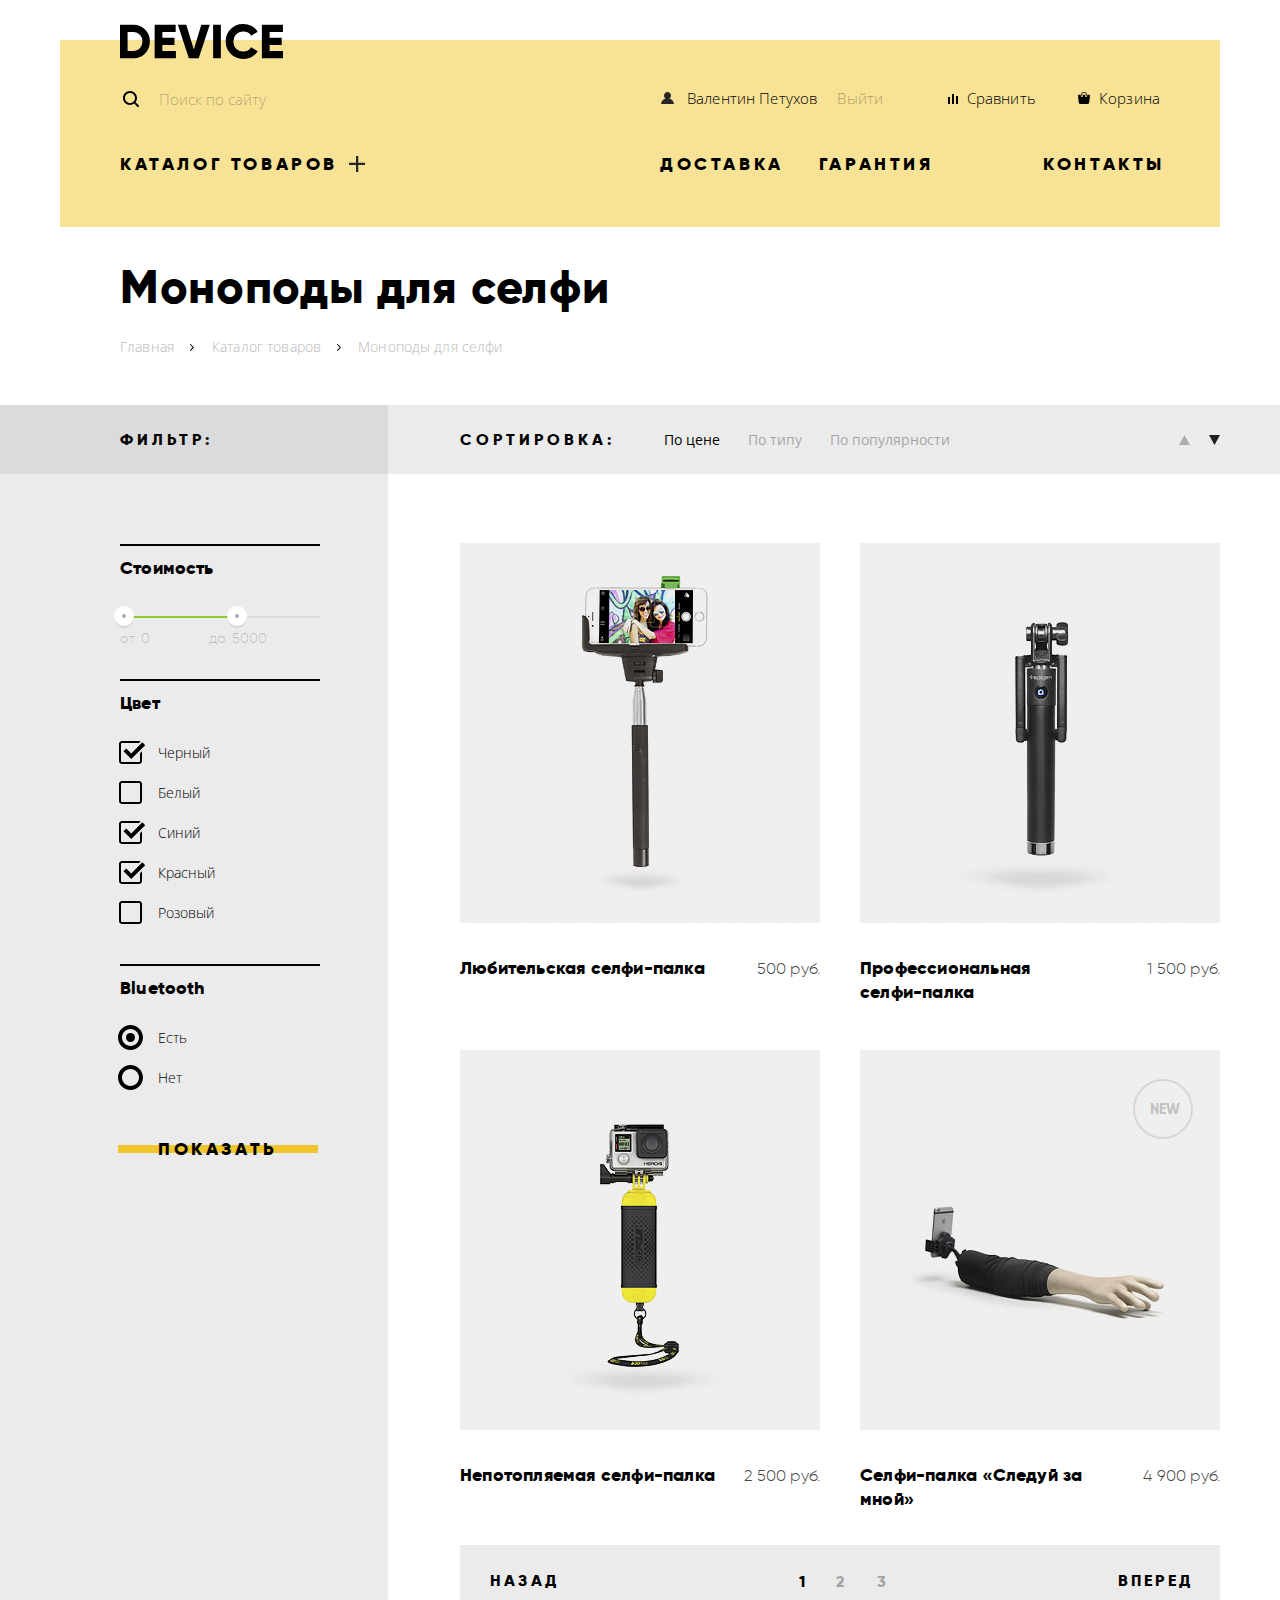
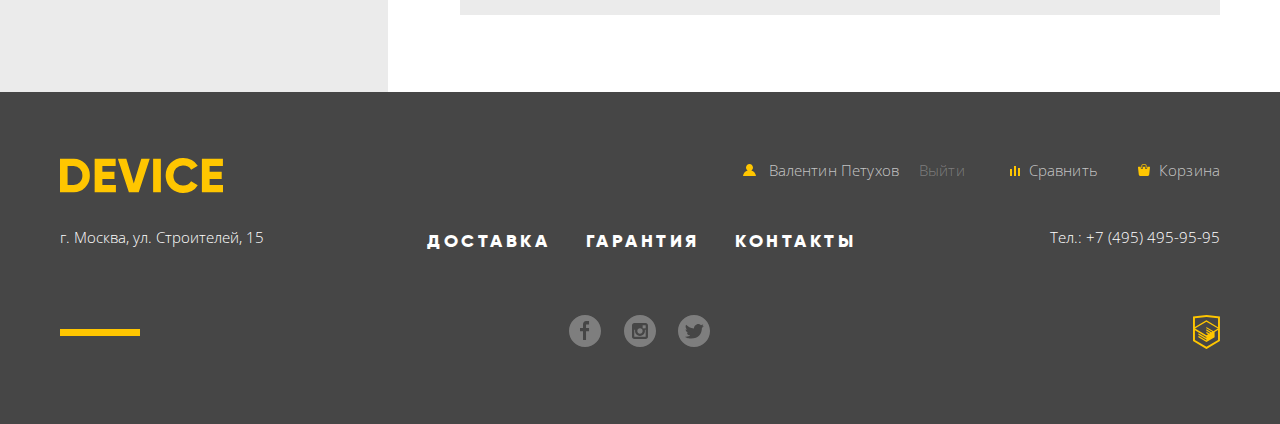
==== commit e5d29259: "Поправки после первой попытки" ====
--- a/catalog-selfie.html
+++ b/catalog-selfie.html
@@ -4,7 +4,7 @@
     <meta charset="utf-8">
     <title>HTML Academy: Device</title>
     <link href="https://fonts.googleapis.com/css?family=Open+Sans:300,400" rel="stylesheet">
-    <link href="css/normalize.css" rel="stylesheet">
+    <link href="css/min-normalize.css" rel="stylesheet">
     <link href="css/min-style.css" rel="stylesheet">
   </head>
   <body>
@@ -15,6 +15,7 @@
         </a>
         <div class="top-navigation">
           <form class="search-form" action="https://echo.htmlacademy.ru" method="post">
+            <label class="visually-hidden" for="search">Поиск по сайту</label>
             <input class="search-input" id="search" type="text" placeholder="Поиск по сайту">
             <button class="button-find" type="submit">Найти</button>
           </form>
--- a/css/min-style.css
+++ b/css/min-style.css
@@ -1 +1 @@
-@font-face{font-family:"Gilroy";src:local("Gilroy Light"),url(gilroylight.woff) format("woff"),url(gilroylight.woff2) format("woff2");font-weight:400}@font-face{font-family:"Gilroy";src:local("Gilroy ExtraBold"),url(gilroyextrabold.woff) format("woff"),url(gilroyextrabold.woff2) format("woff2");font-weight:700}body{margin:0;padding:0;font-family:"Open Sans",Arial,sans-serif;font-size:15px;line-height:30px;font-weight:300;color:#464646}img{max-width:100%;height:auto}.visually-hidden:not(:focus):not(:active),input[type="checkbox"].visually-hidden,input[type="radio"].visually-hidden{position:absolute;width:1px;height:1px;margin:-1px;padding:0;border:0;white-space:nowrap;-webkit-clip-path:inset(100%);clip-path:inset(100%);clip:rect(0 0 0 0);overflow:hidden}.container{width:1160px;margin:0 auto}.no-marker{margin:0;padding:0;list-style:none}.no-marker li{margin:0;padding:0}.button{display:block;padding:0;margin:0;padding-top:8px;padding-bottom:8px;width:220px;font-family:"Gilroy",Arial,sans-serif;font-weight:700;font-size:18px;line-height:24px;letter-spacing:3.6px;text-transform:uppercase;text-decoration:none;text-align:center;color:#000;border:none;background:none;background-image:-webkit-linear-gradient(transparent 16px,#f0c52e 16px,#f0c52e 24px,transparent 24px);background-image:-o-linear-gradient(transparent 16px,#f0c52e 16px,#f0c52e 24px,transparent 24px);background-image:linear-gradient(transparent 16px,#f0c52e 16px,#f0c52e 24px,transparent 24px);cursor:pointer}.button:hover,.button:focus{background-image:none;background-color:#f0c52e}.button:active{color:rgba(0,0,0,.3)}.main-header{padding-top:24px;padding-bottom:51px;background-image:-webkit-linear-gradient(transparent 40px,#f7e296 40px);background-image:-o-linear-gradient(transparent 40px,#f7e296 40px);background-image:linear-gradient(transparent 40px,#f7e296 40px)}.main-navigation{width:1040px;margin:0 auto}.main-header-logo{display:block;margin:0;margin-bottom:7px;padding:0}.main-header-logo:hover,.main-header-logo:focus,.site-navigation a:hover,.site-navigation a:focus,.catalog-dropdown-button:hover,.catalog-dropdown-button:focus{opacity:.6}.main-header-logo:active,.site-navigation a:active,.catalog-dropdown-button:active{opacity:.3}.top-navigation{display:-webkit-box;display:-ms-flexbox;display:flex;-ms-flex-wrap:wrap;flex-wrap:wrap;-webkit-box-pack:justify;-ms-flex-pack:justify;justify-content:space-between;margin-bottom:28px}.user-navigation{display:-webkit-box;display:-ms-flexbox;display:flex;-ms-flex-wrap:wrap;flex-wrap:wrap;-webkit-box-pack:justify;-ms-flex-pack:justify;justify-content:space-between;width:500px;padding-top:8px}.search-form{position:relative}.search-input{width:307px;height:30px;-webkit-box-sizing:content-box;box-sizing:content-box;padding:9px 0 10px 39px;font-family:"Open Sans",Arial,sans-serif;font-size:15px;line-height:30px;font-weight:300;color:#000;border:none;background:none;background-image:url(../img/search.svg);background-repeat:no-repeat;background-position:3px 16px}.search-input::-webkit-input-placeholder{color:rgba(0,0,0,.3)}.search-input:-ms-input-placeholder{color:rgba(0,0,0,.3)}.search-input::-ms-input-placeholder{color:rgba(0,0,0,.3)}.search-input::placeholder{color:rgba(0,0,0,.3)}.search-input:hover::-webkit-input-placeholder{color:rgba(0,0,0,.6)}.search-input:hover:-ms-input-placeholder{color:rgba(0,0,0,.6)}.search-input:hover::-ms-input-placeholder{color:rgba(0,0,0,.6)}.search-input:hover::placeholder{color:rgba(0,0,0,.6)}.search-input:focus{padding:9px 0 8px 39px;border-bottom:2px solid #000;outline:none}.button-find{display:none;position:absolute;top:0;right:0;-webkit-transform:translateX(100%);-ms-transform:translateX(100%);transform:translateX(100%);width:85px;height:30px;-webkit-box-sizing:content-box;box-sizing:content-box;padding-top:7px;padding-bottom:8px;font:inherit;line-height:30px;border:2px solid #000;background:none;cursor:pointer}.button-find:hover,.button-find:focus{color:#fff;background-color:#000}.button-find:active{color:rgba(255,255,255,.3);background-color:#000}.search-input:focus + .button-find,.button-find:focus,.button-find:active{display:block}.user-navigation a{position:relative;display:block;padding-left:27px;text-decoration:none;letter-spacing:.15px;color:#000}.user-navigation a:hover,.user-navigation a:focus{color:rgba(0,0,0,.6)}.user-navigation a:hover::before,.user-navigation a:focus::before{opacity:.6}.user-navigation a:active{color:rgba(0,0,0,.3)}.user-navigation a:active::before{opacity:.3}.user-navigation li:nth-last-child(2){margin-left:auto}.user-navigation li:last-child{margin-left:36px}.user-navigation .user-logout{padding-left:0;margin-left:20px;opacity:.3}.user-navigation a::before{content:"";position:absolute;display:inline-block;vertical-align:middle}.user-navigation .user-login::before{left:1px;top:9px;width:13px;height:12px;background-image:url(../img/user.svg)}.user-navigation .user-compare::before{left:8px;top:11px;width:10px;height:10px;background-image:url(../img/compare.svg)}.user-navigation .user-cart::before{left:6px;top:9px;width:12px;height:12px;background-image:url(../img/cart.svg)}.bottom-navigation{position:relative;display:-webkit-box;display:-ms-flexbox;display:flex;-ms-flex-wrap:wrap;flex-wrap:wrap;-webkit-box-pack:justify;-ms-flex-pack:justify;justify-content:space-between}.site-navigation{display:-webkit-box;display:-ms-flexbox;display:flex;-ms-flex-wrap:wrap;flex-wrap:wrap;-webkit-box-pack:justify;-ms-flex-pack:justify;justify-content:space-between;width:500px}.site-navigation li:first-child{margin-right:35px}.site-navigation li:last-child{margin-left:auto;margin-right:-5px}.site-navigation a,.catalog-dropdown-button{display:block;margin:0;padding:0;font-family:"Gilroy",Arial,sans-serif;font-weight:700;font-size:18px;line-height:24px;letter-spacing:3.6px;text-transform:uppercase;text-decoration:none;color:#000}.catalog-dropdown{position:relative;padding-right:30px}.catalog-dropdown-button::after{content:"";position:absolute;right:3px;top:4px;display:inline-block;vertical-align:middle;width:16px;height:16px;background-image:url(../img/plus.png)}.catalog-navigation{visibility:hidden;z-index:100;position:absolute;left:-60px;;display:-webkit-box;;display:-ms-flexbox;;display:flex;width:1040px;padding:45px 60px 50px;background-color:#f7e296}.catalog-navigation a{line-height:36px;text-decoration:none;color:#000}.catalog-navigation a:hover,.catalog-navigation a:focus{opacity:.6}.catalog-navigation a:active{opacity:.3}.catalog-dropdown:hover .catalog-navigation,.catalog-dropdown:focus .catalog-navigation{visibility:visible}.catalog-col:first-of-type{width:240px}.catalog-col:nth-of-type(2){width:200px}.catalog-navigation a{font-family:"Open Sans",Arial,sans-serif;font-weight:300;font-size:15px;line-height:36px;letter-spacing:.15px;text-transform:none}.slider{position:relative;margin-bottom:114px;background-image:-webkit-linear-gradient(#f7e296 113px,transparent 113px);background-image:-o-linear-gradient(#f7e296 113px,transparent 113px);background-image:linear-gradient(#f7e296 113px,transparent 113px)}.slider-controls{position:absolute;right:74px;top:320px}.slider-control-item{position:relative;display:inline-block;vertical-align:middle;z-index:90;width:12px;height:12px;margin-right:2px;padding:8px;border-radius:50%;cursor:pointer}.slider-control-item:last-child{margin-right:0}.slider-control-item::after{content:"";position:absolute;top:8px;left:8px;width:12px;height:12px;border-radius:50%;background:none;background-image:url(../img/slider-button-empty.svg);background-size:12px 12px}#slide-1:checked~.slider-controls .slider-control-item-1::after,#slide-2:checked~.slider-controls .slider-control-item-2::after,#slide-3:checked~.slider-controls .slider-control-item-3::after{background-image:url(../img/slider-button.svg);background-size:12px 12px}.slide{position:relative;display:none;-ms-flex-wrap:wrap;flex-wrap:wrap;-webkit-box-pack:justify;-ms-flex-pack:justify;justify-content:space-between}#slide-1:checked~.slide-list .slide-1{display:-webkit-box;display:-ms-flexbox;display:flex}#slide-2:checked~.slide-list .slide-2{display:-webkit-box;display:-ms-flexbox;display:flex}#slide-3:checked~.slide-list .slide-3{display:-webkit-box;display:-ms-flexbox;display:flex}.col{position:relative;width:560px}.slide-pic{position:absolute;display:block;margin:0 auto;padding:0}.slide-1 .slide-pic{top:0;left:90px}.slide-2 .slide-pic{top:13px;left:117px}.slide-3 .slide-pic{top:68px;left:31px}.slide-number{position:absolute;right:48px;top:-11px;z-index:5;font-family:"Gilroy",Arial,sans-serif;font-weight:700;font-size:180px;line-height:180px;letter-spacing:1.8px;color:#fff}.slide h3{position:relative;z-index:90;margin:0;margin-bottom:18px;padding:0;font-family:"Gilroy",Arial,sans-serif;font-weight:700;font-size:47px;line-height:56px;letter-spacing:.65px;color:#000}.slide h3::before{content:"";display:block;width:100px;height:7px;margin-top:39px;margin-bottom:35px;background-color:#fff}.slide p{width:490px;margin:0;padding:0;margin-bottom:43px;letter-spacing:.19px}.slide .button{margin-bottom:49px}.slide table{border:none;border-collapse:collapse}.item-feature{margin:0;padding:0;padding-right:77px;padding-bottom:8px;font-family:"Gilroy",Arial,sans-serif;font-weight:300;font-size:36px;line-height:48px;letter-spacing:.36px;color:#000}.item-feature-description{margin:0;padding:0;font-size:13px;line-height:20px;letter-spacing:.13px}.popular-list{display:-webkit-box;display:-ms-flexbox;display:flex;-ms-flex-wrap:wrap;flex-wrap:wrap}.popular-list li{width:160px;margin-right:40px;margin-bottom:81px}.popular-list li:nth-child(6){margin-right:0}.popular-card{display:-webkit-box;display:-ms-flexbox;display:flex;-ms-flex-wrap:wrap;flex-wrap:wrap;width:160px;height:160px;margin-bottom:33px;background-color:#f7e296}.popular-item svg{margin:auto}.popular-selfie{-webkit-transform:translate(1px,19px);-ms-transform:translate(1px,19px);transform:translate(1px,19px)}.popular-camera{-webkit-transform:translate(5px,1px);-ms-transform:translate(5px,1px);transform:translate(5px,1px)}.popular-fit{-webkit-transform:translate(2px,2px);-ms-transform:translate(2px,2px);transform:translate(2px,2px)}.popular-clock{-webkit-transform:translate(3px,1px);-ms-transform:translate(3px,1px);transform:translate(3px,1px)}.popular-quadro{-webkit-transform:translate(-1px,3px);-ms-transform:translate(-1px,3px);transform:translate(-1px,3px)}.popular-list a{display:block;margin:0;padding:0;font-family:"Gilroy",Arial,sans-serif;font-weight:700;font-size:18px;line-height:24px;letter-spacing:.18px;text-decoration:none;color:#000}.popular-item:nth-child(2) a{width:100px}.popular-item:hover .popular-card,.popular-item:focus .popular-card,.popular-item:active .popular-card{background-color:#f0c52e}.popular-item:active a{color:rgba(0,0,0,.3)}.popular-item:active svg{opacity:.3}.services-delivery,.services-warranity,.services-credit{display:none}#service-1:checked~.services-list .services-delivery{display:block}#service-2:checked~.services-list .services-warranity{display:block}#service-3:checked~.services-list .services-credit{display:block}.services-control-item{position:relative;z-index:150;width:160px;margin-bottom:25px}.services-control-item:last-child{margin-bottom:0}.services-controls{position:relative;padding-top:80px}.services-controls:after{content:"";position:absolute;top:0;right:-4px;height:319px;width:7px;background-color:#000}#service-1:checked~.services-controls .services-control-item-1,#service-2:checked~.services-controls .services-control-item-2,#service-3:checked~.services-controls .services-control-item-3{padding-right:120px;color:#f7e184;background-image:none;background-color:#000}.services{margin-bottom:94px;background-image:-webkit-linear-gradient(transparent 100px,#e5e5e5 100px);background-image:-o-linear-gradient(transparent 100px,#e5e5e5 100px);background-image:linear-gradient(transparent 100px,#e5e5e5 100px)}.services-wrapper{display:-webkit-box;display:-ms-flexbox;display:flex;padding-bottom:69px}.services-list li{width:445px;padding:73px 300px 77px 120px}.services-delivery{background-image:url(../img/delivery.svg);background-repeat:no-repeat;background-position:678px 85px}.services-warranity{background-image:url(../img/warranty.svg);background-repeat:no-repeat;background-position:663px 62px}.services-credit{background-image:url(../img/credit.svg);background-repeat:no-repeat;background-position:654px 61px}.services h3{margin:0;margin-bottom:31px;padding:0;font-family:"Gilroy",Arial,sans-serif;font-weight:700;font-size:47px;letter-spacing:1.3px;line-height:48px;color:#000}.services p{margin:0;padding:0;letter-spacing:.3px}.logo-list{display:-webkit-box;display:-ms-flexbox;display:flex;-ms-flex-wrap:wrap;flex-wrap:wrap;-webkit-box-pack:justify;-ms-flex-pack:justify;justify-content:space-between;margin-bottom:93px}.logo-list a{display:block;width:260px;height:100px;margin:0;padding:0}.logo-list .logo-dji{background-image:url(../img/partner-1-grey.jpg)}.logo-list .logo-dji:hover{background-image:url(../img/partner-1.jpg)}.logo-list .logo-sp{background-image:url(../img/partner-2-grey.jpg)}.logo-list .logo-sp:hover{background-image:url(../img/partner-2.jpg)}.logo-list .logo-gopro{background-image:url(../img/partner-3-grey.jpg)}.logo-list .logo-gopro:hover{background-image:url(../img/partner-3.jpg)}.logo-list .logo-vive{background-image:url(../img/partner-4-grey.jpg)}.logo-list .logo-vive:hover{background-image:url(../img/partner-4.jpg)}.about-contacts{display:-webkit-box;display:-ms-flexbox;display:flex;-ms-flex-wrap:wrap;flex-wrap:wrap;-webkit-box-pack:justify;-ms-flex-pack:justify;justify-content:space-between;margin-bottom:82px}.about-us,.contacts{display:-webkit-box;display:-ms-flexbox;display:flex;-ms-flex-wrap:wrap;flex-wrap:wrap;-webkit-box-orient:vertical;-webkit-box-direction:normal;-ms-flex-direction:column;flex-direction:column;-webkit-box-pack:justify;-ms-flex-pack:justify;justify-content:space-between;min-height:573px}.about-us{width:475px}.contacts{width:520px}.about-us h2,.contacts h2{padding:0;margin:0;margin-bottom:43px;font-family:"Gilroy",Arial,sans-serif;font-weight:700;font-size:47px;line-height:48px;color:#000}.about-us p{margin:0;padding:0;margin-bottom:30px}.delivery-company{margin:0;padding:0;margin-top:35px}.delivery-company li{position:relative;margin:0;padding:0;padding-left:35px;font-family:"Gilroy",Arial,sans-serif;font-weight:700;font-size:16px;line-height:40px;color:#000}.delivery-company li::before{content:"";position:absolute;top:17px;left:0;width:4px;height:4px;border-radius:50%;border:2px solid #e6e6e6}.about-us .button,.contacts .button{margin-top:auto}.contacts p{width:520px;margin:0;margin-bottom:30px;padding:0}.contacts a{display:block;margin-top:8px}.about-us h2::before,.contacts h2::before{content:"";display:block;margin-bottom:45px;width:80px;height:7px;background-color:#000}.about-us .button,.contacts .button{width:260px}.main-title{margin:0;margin-top:36px;margin-bottom:24px;padding-left:60px;font-family:"Gilroy",Arial,sans-serif;font-weight:700;font-size:47px;line-height:48px;letter-spacing:.68px;color:#000}.breadcrumbs{display:-webkit-box;display:-ms-flexbox;display:flex;-ms-flex-wrap:wrap;flex-wrap:wrap;margin:0;margin-bottom:46px;padding-left:60px}.breadcrumbs li{display:-webkit-box;display:-ms-flexbox;display:flex;-webkit-box-align:center;-ms-flex-align:center;align-items:center;padding-right:18px}.breadcrumbs li:nth-of-type(2){padding-right:17px}.breadcrumbs a,.breadcrumbs-current{display:block;margin:0;padding:0;padding-right:16px;font-size:14px;line-height:24px;letter-spacing:.14px;opacity:.3;text-decoration:none;color:#000}.breadcrumbs a:hover,.breadcrumbs a:focus{opacity:.6}.breadcrumbs a:active{opacity:.1}.breadcrumbs a:nth-of-type(2){padding-right:18px}.breadcrumbs li::after{content:"";display:inline-block;vertical-align:middle;width:4px;height:7px;background-image:url(../img/nav-arrow.svg)}.breadcrumbs li:last-child::after{display:none}.catalog-top{background:-webkit-gradient(linear,left top,right top,color-stop(50%,#dbdbdb),color-stop(50%,#ebebeb),color-stop(50%,#ebebeb));background:-webkit-linear-gradient(left,#dbdbdb 50%,#ebebeb 50%,#ebebeb 50%);background:-o-linear-gradient(left,#dbdbdb 50%,#ebebeb 50%,#ebebeb 50%);background:linear-gradient(to right,#dbdbdb 50%,#ebebeb 50%,#ebebeb 50%)}.catalog-bottom{background:-webkit-gradient(linear,left top,right top,color-stop(50%,#ebebeb),color-stop(50%,#fff),color-stop(50%,#fff));background:-webkit-linear-gradient(left,#ebebeb 50%,#fff 50%,#fff 50%);background:-o-linear-gradient(left,#ebebeb 50%,#fff 50%,#fff 50%);background:linear-gradient(to right,#ebebeb 50%,#fff 50%,#fff 50%)}.catalog-top .filter{padding-top:23px;padding-bottom:22px}.catalog-top .sort{padding-top:23px;padding-bottom:22px;background-color:#ebebeb}.catalog-bottom .items{background-color:#fff}.catalog-top .container,.catalog-bottom .container{display:-webkit-box;display:-ms-flexbox;display:flex;-ms-flex-wrap:wrap;flex-wrap:wrap}.filter{-webkit-box-sizing:border-box;box-sizing:border-box;width:328px;padding-left:60px}.sort{-webkit-box-sizing:border-box;box-sizing:border-box;display:-webkit-box;display:-ms-flexbox;display:flex;-webkit-box-pack:justify;-ms-flex-pack:justify;justify-content:space-between;-ms-flex-wrap:wrap;flex-wrap:wrap;-webkit-box-align:center;-ms-flex-align:center;align-items:center;width:832px;padding-left:72px}.sort ul{display:-webkit-box;display:-ms-flexbox;display:flex;-webkit-box-pack:justify;-ms-flex-pack:justify;justify-content:space-between;-ms-flex-wrap:wrap;flex-wrap:wrap}.sort ul:first-of-type{width:286px;margin-right:auto}.sort ul:nth-of-type(2){width:41px}.button-sort{display:block;margin:0;padding:0;font-size:14px;line-height:18px;font-weight:400;text-decoration:none;color:#000;opacity:.3}.button-sort:hover,.button-sort:active{opacity:.6}.button-sort:active,.current-sort{opacity:1}.items{-webkit-box-sizing:border-box;box-sizing:border-box;width:832px;padding:69px 0 77px 72px}.items-list,.pagination-list{display:-webkit-box;display:-ms-flexbox;display:flex;-ms-flex-wrap:wrap;flex-wrap:wrap;-webkit-box-pack:justify;-ms-flex-pack:justify;justify-content:space-between}.filter h2,.sort h2{margin:0;font-family:"Gilroy",Arial,sans-serif;font-weight:700;text-transform:uppercase;letter-spacing:4px;font-size:16px;line-height:24px;color:#000}.sort h2{margin-right:49px}.catalog-bottom .filter{padding-top:70px}.filter-fieldset{width:200px;margin:0;padding:0;padding-bottom:31px;border:none}.filter-fieldset:nth-child(1){padding-bottom:26px}.filter-fieldset legend{margin-bottom:18px;padding:0;font-family:"Gilroy",Arial,sans-serif;font-weight:700;font-size:18px;line-height:24px;letter-spacing:.18px;color:#000}.filter-fieldset legend::before{content:"";display:block;width:200px;height:2px;margin-bottom:10px;background-color:#000}.range-filter{margin-top:18px}.range-controls{position:relative;padding-bottom:5px}.range-controls .scale{width:100%;height:2px;background-color:#dbdbdb}.range-controls .bar{width:58%;height:2px;background-color:#91c92f}.range-controls .toggle{position:absolute;top:-10px;left:0;width:20px;height:22px;padding:0;background-image:url(../img/filter-button.svg);cursor:pointer}.range-controls .toggle-min{left:-6px}.range-controls .toggle-max{left:107px}.price-controls{font-size:0}.price-controls label{display:inline-block;vertical-align:middle;width:75px;margin-right:14px;font-size:14px;font-family:"Gilroy",Arial,sans-serif;font-weight:300;color:rgba(0,0,0,.2);cursor:pointer}.price-controls label:nth-child(2){margin-right:0;width:90px}.price-controls input{width:50px;font-family:"Gilroy",Arial,sans-serif;font-weight:300;font-size:14px;color:rgba(0,0,0,.2);border:none;background:transparent}.filter-option label{position:relative;margin:0;padding:0;padding-left:38px;font-size:14px;line-height:40px;color:#000;cursor:pointer}.filter-input-checkbox + label::before,.filter-input-radio + label::before{content:"";position:absolute;display:block;background-repeat:no-repeat}.filter-input-checkbox + label::before{left:-1px;top:-2px;width:27px;height:23px;background-image:url(../img/checkbox-off.svg)}.filter-input-checkbox:checked + label::before{background-image:url(../img/checkbox-on.svg)}.filter-input-radio + label::before{left:-2px;top:-3px;width:25px;height:25px;background-image:url(../img/radio-off.svg)}.filter-input-radio:checked + label::before{background-image:url(../img/radio-on.svg)}.filter-input-checkbox:hover + label::before,.filter-input-checkbox:focus + label::before,.filter-input-radio:hover + label::before,.filter-input-radio:focus + label::before{opacity:.6}.filter-input-checkbox:active + label::before,.filter-input-radio:active + label::before{opacity:1}.filter-input-checkbox:disabled + label::before,.filter-input-radio:disabled + label::before{opacity:.25}.filter .button{width:200px;margin-left:-2px}.items-list .item-card{position:relative;width:360px;margin-bottom:46px}.items-list .item-card:nth-last-child(1),.items-list .item-card:nth-last-child(2){margin-bottom:34px}.item-pic{margin-bottom:33px}.item-pic img{display:block;margin:0;padding:0}.item-buttons{position:absolute;top:0;left:0;display:none;-webkit-box-sizing:border-box;box-sizing:border-box;padding:174px 80px;width:360px;height:380px;text-align:center;background-color:rgba(255,255,255,.7)}.item-pic:hover .item-buttons{display:block}.item-buttons .button{width:200px;margin-bottom:4px}.button-compare{font-size:13px;line-height:36px;letter-spacing:.13px;opacity:.5;border:none;background:none;cursor:pointer}.button-compare:hover,.button-compare:focus{opacity:1}.button-compare:active{opacity:.2}.item-info{display:-webkit-box;display:-ms-flexbox;display:flex;-webkit-box-pack:justify;-ms-flex-pack:justify;justify-content:space-between}.item-info h3{width:260px;margin:0;padding:0}.item-card:nth-of-type(2) h3{width:200px}.item-name a{display:block;margin:0;padding:0;font-family:"Gilroy",Arial,sans-serif;font-weight:700;font-size:18px;line-height:24px;letter-spacing:.2px;text-decoration:none;color:#000}.item-price{margin:0;padding:0;padding-top:1px;font-family:"Gilroy",Arial,sans-serif;font-weight:400;font-size:16px;line-height:24px;letter-spacing:.16px}.item-new::before{content:"";position:absolute;right:27px;top:29px;width:56px;height:56px;border:2px solid rgba(0,0,0,.1);border-radius:50%}.item-new::after{content:"New";position:absolute;top:48px;right:40px;font-family:"Gilroy",Arial,sans-serif;font-weight:700;font-size:14px;line-height:24px;text-transform:uppercase;color:rgba(0,0,0,.2)}.pagination-list{background-color:#ebebeb}.pagination-item a{display:block;font-family:"Gilroy",Arial,sans-serif;font-weight:700;font-size:16px;line-height:24px;text-decoration:none;text-transform:uppercase;letter-spacing:3.2px;color:#000;opacity:.3}.pagination-back a{margin-right:14px;padding:24px 29px 22px 30px}.pagination-forward a{padding:24px 27px 22px 32px}.pagination-back a:hover,.pagination-back a:focus,.pagination-forward a:hover,.pagination-forward a:focus{background-color:#d9d9d9}.pagination-back a:active,.pagination-forward a:active{background-color:#d9d9d9;color:rgba(0,0,0,.3)}.pagination-numbers ul{display:-webkit-box;display:-ms-flexbox;display:flex;-ms-flex-wrap:wrap;flex-wrap:wrap;max-width:440px}.pagination-numbers .pagination-item{padding:25px 14px 21px}.pagination-back a,.pagination-forward a,.pagination-item-current a{opacity:1}footer{background-color:#464646;padding-top:66px;padding-bottom:66px}.footer-wrapper{display:-webkit-box;display:-ms-flexbox;display:flex;-ms-flex-wrap:wrap;flex-wrap:wrap;-webkit-box-pack:justify;-ms-flex-pack:justify;justify-content:space-between;-webkit-box-align:start;-ms-flex-align:start;align-items:flex-start;margin-bottom:27px}.footer-wrapper:nth-of-type(2){margin-bottom:62px}.footer-wrapper:last-of-type{margin-bottom:0}.main-footer-logo{margin-right:100px}.main-footer-logo svg{fill:#ffc600}.main-footer-logo:hover,.main-footer-logo:focus{opacity:.6}.main-footer-logo:active{opacity:.3}.footer-user-navigation{display:-webkit-box;display:-ms-flexbox;display:flex;-webkit-box-pack:justify;-ms-flex-pack:justify;justify-content:space-between;-ms-flex-wrap:wrap;flex-wrap:wrap;max-width:500px;margin:0;margin-top:-3px;padding:0}.footer-user-navigation a{position:relative;display:block;margin:0;padding:0;padding-left:27px;text-decoration:none;letter-spacing:.15px;color:rgba(255,255,255,.7)}.footer-user-navigation a:hover,.footer-user-navigation a:focus{color:#fff}.footer-user-navigation a:hover::before,.footer-user-navigation a:focus::before{opacity:.6}.footer-user-navigation a:active{color:rgba(255,255,255,.3)}.footer-user-navigation a:active::before{opacity:.3}.footer-user-navigation .user-logout{margin-left:20px;padding-left:0;color:rgba(255,255,255,.3)}.footer-user-navigation .user-compare{margin-left:37px}.footer-user-navigation .user-cart{margin-left:34px}.footer-user-navigation a::before{content:"";position:absolute;left:0;top:0;display:inline-block;vertical-align:middle}.footer-user-navigation .user-login::before{top:9px;left:1px;width:13px;height:12px;background-image:url(../img/user-yellow.svg)}.footer-user-navigation .user-compare::before{top:11px;left:8px;width:10px;height:10px;background-image:url(../img/compare-yellow.svg)}.footer-user-navigation .user-cart::before{top:9px;left:6px;width:12px;height:12px;background-image:url(../img/cart-yellow.svg)}.footer-site-navigation{display:-webkit-box;display:-ms-flexbox;display:flex;-webkit-box-pack:justify;-ms-flex-pack:justify;justify-content:space-between;-ms-flex-wrap:wrap;flex-wrap:wrap;width:429px}.footer-info{margin:0;margin-top:-7px;padding:0;width:260px}.footer-info:nth-of-type(1){margin-right:107px}.footer-info:nth-of-type(2){text-align:right;margin-left:auto}.footer-site-navigation a{display:block;margin:0;padding:0;font-family:"Gilroy",Arial,sans-serif;font-weight:700;font-size:18px;line-height:24px;letter-spacing:2px;text-transform:uppercase;text-decoration:none;letter-spacing:3.5px;color:#fff}.footer-site-navigation a:hover,.footer-site-navigation a:focus{opacity:.6}.footer-site-navigation a:active{opacity:.3}.social-buttons{position:relative;display:-webkit-box;display:-ms-flexbox;display:flex;-webkit-box-pack:justify;-ms-flex-pack:justify;justify-content:space-between;-ms-flex-wrap:wrap;flex-wrap:wrap;width:141px;margin-left:509px}.social-buttons::before{content:"";position:absolute;display:block;top:14px;left:-509px;width:80px;height:7px;background-color:#ffc600}.social-buttons a{opacity:.3}.social-buttons a:hover,.social-buttons a:focus{opacity:.6}.social-buttons a:active{opacity:.1}.footer-info{font-size:15px;line-height:30px;color:#fff}.copyright svg{fill:#ffc600}.copyright:hover,.copyright:focus{opacity:.6}.copyright:active{opacity:.3}.modal{position:fixed;top:50%;left:50%;z-index:1000;-webkit-transform:translate(-50%,-55%);-ms-transform:translate(-50%,-55%);transform:translate(-50%,-55%);-webkit-box-shadow:0 10px 20px 0 rgba(0,0,0,.2);box-shadow:0 10px 20px 0 rgba(0,0,0,.2)}.close-button{position:absolute;top:22px;right:22px;z-index:1001;margin:0;padding:0;border:none;background:none;opacity:.5;cursor:pointer}.close-button:hover,.close-button:focus{opacity:1}.close-button:active{opacity:.3}.modal-map{display:none;width:960px;height:559px;-webkit-box-shadow:0 20px 20px 0 rgba(0,0,0,.2);box-shadow:0 20px 20px 0 rgba(0,0,0,.2);background-image:url(../img/map-big.jpg)}.modal-write-us{display:none;width:760px;padding:93px 100px 78px;background-color:#fff}.write-us-block{margin:0}.write-us-form{display:-webkit-box;display:-ms-flexbox;display:flex;-ms-flex-wrap:wrap;flex-wrap:wrap;-webkit-box-pack:justify;-ms-flex-pack:justify;justify-content:space-between}.write-us-form label{display:block;margin-bottom:7px;font-family:"Gilroy",Arial,sans-serif;font-weight:700;font-size:18px;line-height:24px}.write-us-form input,.write-us-form textarea{-webkit-box-sizing:border-box;box-sizing:border-box;padding:16px 20px;font-family:inherit;font-weight:400;font-size:14px;line-height:18px;background-color:#f2f2f2;border:none}.write-us-form input::-webkit-input-placeholder,.write-us-form textarea::-webkit-input-placeholder{color:rgba(0,0,0,.4)}.write-us-form input:-ms-input-placeholder,.write-us-form textarea:-ms-input-placeholder{color:rgba(0,0,0,.4)}.write-us-form input::-ms-input-placeholder,.write-us-form textarea::-ms-input-placeholder{color:rgba(0,0,0,.4)}.write-us-form input::placeholder,.write-us-form textarea::placeholder{color:rgba(0,0,0,.4)}.write-us-form input{width:360px;margin-bottom:33px}.write-us-form textarea{width:760px;min-height:156px;margin-bottom:33px;resize:none}.write-us-form input:hover,.write-us-form textarea:hover{background-color:#eaeaea}.write-us-form input:focus,.write-us-form textarea:focus{padding:13px 17px;border:3px solid #f7e296;background-color:transparent;outline:none}.write-us-form input:focus::-webkit-input-placeholder,.write-us-form textarea:focus::-webkit-input-placeholder{color:#000}.write-us-form input:focus:-ms-input-placeholder,.write-us-form textarea:focus:-ms-input-placeholder{color:#000}.write-us-form input:focus::-ms-input-placeholder,.write-us-form textarea:focus::-ms-input-placeholder{color:#000}.write-us-form input:focus::placeholder,.write-us-form textarea:focus::placeholder{color:#000}.write-us-form .button{width:200px}@-webkit-keyframes modal-move{0%{-webkit-transform:translate(-50%,-2000px);transform:translate(-50%,-2000px)}70%{-webkit-transform:translate(-50%,-50%);transform:translate(-50%,-50%)}100%{-webkit-transform:translate(-50%,-55%);transform:translate(-50%,-55%)}}@keyframes modal-move{0%{-webkit-transform:translate(-50%,-2000px);transform:translate(-50%,-2000px)}70%{-webkit-transform:translate(-50%,-50%);transform:translate(-50%,-50%)}100%{-webkit-transform:translate(-50%,-55%);transform:translate(-50%,-55%)}}@-webkit-keyframes shake{0%,100%{-webkit-transform:translate(-50%,-55%);transform:translate(-50%,-55%)}10%,30%,50%,70%,90%{-webkit-transform:translate(-47%,-55%);transform:translate(-47%,-55%)}20%,40%,60%,80%{-webkit-transform:translate(-53%,-55%);transform:translate(-53%,-55%)}}@keyframes shake{0%,100%{-webkit-transform:translate(-50%,-55%);transform:translate(-50%,-55%)}10%,30%,50%,70%,90%{-webkit-transform:translate(-47%,-55%);transform:translate(-47%,-55%)}20%,40%,60%,80%{-webkit-transform:translate(-53%,-55%);transform:translate(-53%,-55%)}}.modal-show{display:block;-webkit-animation:modal-move 0.6s;animation:modal-move 0.6s}.modal-error{-webkit-animation:shake 0.6s;animation:shake 0.6s}
+@font-face{font-family:"Gilroy";src:local("Gilroy Light"),url(../fonts/gilroylight.woff) format("woff"),url(../fonts/gilroylight.woff2) format("woff2");font-weight:400}@font-face{font-family:"Gilroy";src:local("Gilroy ExtraBold"),url(../fonts/gilroyextrabold.woff) format("woff"),url(../fonts/gilroyextrabold.woff2) format("woff2");font-weight:700}body{margin:0;padding:0;font-family:"Open Sans",Arial,sans-serif;font-size:15px;line-height:30px;font-weight:300;color:#464646}img{max-width:100%;height:auto}.visually-hidden:not(:focus):not(:active),input[type="checkbox"].visually-hidden,input[type="radio"].visually-hidden{position:absolute;width:1px;height:1px;margin:-1px;padding:0;border:0;white-space:nowrap;-webkit-clip-path:inset(100%);clip-path:inset(100%);clip:rect(0 0 0 0);overflow:hidden}.container{width:1160px;margin:0 auto}.no-marker{margin:0;padding:0;list-style:none}.no-marker li{margin:0;padding:0}.button{display:block;padding:0;margin:0;padding-top:8px;padding-bottom:8px;width:220px;font-family:"Gilroy",Arial,sans-serif;font-weight:700;font-size:18px;line-height:24px;letter-spacing:3.6px;text-transform:uppercase;text-decoration:none;text-align:center;color:#000;border:none;background:none;background-image:-webkit-linear-gradient(transparent 16px,#f0c52e 16px,#f0c52e 24px,transparent 24px);background-image:-o-linear-gradient(transparent 16px,#f0c52e 16px,#f0c52e 24px,transparent 24px);background-image:linear-gradient(transparent 16px,#f0c52e 16px,#f0c52e 24px,transparent 24px);cursor:pointer}.button:hover,.button:focus{background-image:none;background-color:#f0c52e}.button:active{color:rgba(0,0,0,.3)}.main-header{padding-top:24px;padding-bottom:51px;background-image:-webkit-linear-gradient(transparent 40px,#f7e296 40px);background-image:-o-linear-gradient(transparent 40px,#f7e296 40px);background-image:linear-gradient(transparent 40px,#f7e296 40px)}.main-navigation{width:1040px;margin:0 auto}.main-header-logo{display:block;margin:0;margin-bottom:7px;padding:0}.main-header-logo:hover,.main-header-logo:focus,.site-navigation a:hover,.site-navigation a:focus,.catalog-dropdown-button:hover,.catalog-dropdown-button:focus{opacity:.6}.main-header-logo:active,.site-navigation a:active,.catalog-dropdown-button:active{opacity:.3}.top-navigation{display:-webkit-box;display:-ms-flexbox;display:flex;-ms-flex-wrap:wrap;flex-wrap:wrap;-webkit-box-pack:justify;-ms-flex-pack:justify;justify-content:space-between;margin-bottom:28px}.user-navigation{display:-webkit-box;display:-ms-flexbox;display:flex;-ms-flex-wrap:wrap;flex-wrap:wrap;-webkit-box-pack:justify;-ms-flex-pack:justify;justify-content:space-between;width:500px;padding-top:8px}.search-form{position:relative}.search-input{width:307px;height:30px;-webkit-box-sizing:content-box;box-sizing:content-box;padding:9px 0 10px 39px;font-family:"Open Sans",Arial,sans-serif;font-size:15px;line-height:30px;font-weight:300;color:#000;border:none;background:none;background-image:url(../img/search.svg);background-repeat:no-repeat;background-position:3px 16px}.search-input::-webkit-input-placeholder{color:rgba(0,0,0,.3)}.search-input:-ms-input-placeholder{color:rgba(0,0,0,.3)}.search-input::-ms-input-placeholder{color:rgba(0,0,0,.3)}.search-input::placeholder{color:rgba(0,0,0,.3)}.search-input:hover::-webkit-input-placeholder{color:rgba(0,0,0,.6)}.search-input:hover:-ms-input-placeholder{color:rgba(0,0,0,.6)}.search-input:hover::-ms-input-placeholder{color:rgba(0,0,0,.6)}.search-input:hover::placeholder{color:rgba(0,0,0,.6)}.search-input:focus{padding:9px 0 8px 39px;border-bottom:2px solid #000;outline:none}.button-find{display:none;position:absolute;top:0;right:0;-webkit-transform:translateX(100%);-ms-transform:translateX(100%);transform:translateX(100%);width:85px;height:30px;-webkit-box-sizing:content-box;box-sizing:content-box;padding-top:7px;padding-bottom:8px;font:inherit;line-height:30px;border:2px solid #000;background:none;cursor:pointer}.button-find:hover,.button-find:focus{color:#fff;background-color:#000}.button-find:active{color:rgba(255,255,255,.3);background-color:#000}.search-input:focus + .button-find,.button-find:focus,.button-find:active{display:block}.user-navigation a{position:relative;display:block;padding-left:27px;text-decoration:none;letter-spacing:.15px;color:#000}.user-navigation a:hover,.user-navigation a:focus{color:rgba(0,0,0,.6)}.user-navigation a:hover::before,.user-navigation a:focus::before{opacity:.6}.user-navigation a:active{color:rgba(0,0,0,.3)}.user-navigation a:active::before{opacity:.3}.user-navigation li:nth-last-child(2){margin-left:auto}.user-navigation li:last-child{margin-left:36px}.user-navigation .user-logout{padding-left:0;margin-left:20px;opacity:.3}.user-navigation a::before{content:"";position:absolute;display:inline-block;vertical-align:middle}.user-navigation .user-login::before{left:1px;top:9px;width:13px;height:12px;background-image:url(../img/user.svg)}.user-navigation .user-compare::before{left:8px;top:11px;width:10px;height:10px;background-image:url(../img/compare.svg)}.user-navigation .user-cart::before{left:6px;top:9px;width:12px;height:12px;background-image:url(../img/cart.svg)}.bottom-navigation{position:relative;display:-webkit-box;display:-ms-flexbox;display:flex;-ms-flex-wrap:wrap;flex-wrap:wrap;-webkit-box-pack:justify;-ms-flex-pack:justify;justify-content:space-between}.site-navigation{display:-webkit-box;display:-ms-flexbox;display:flex;-ms-flex-wrap:wrap;flex-wrap:wrap;-webkit-box-pack:justify;-ms-flex-pack:justify;justify-content:space-between;width:500px}.site-navigation li:first-child{margin-right:35px}.site-navigation li:last-child{margin-left:auto;margin-right:-5px}.site-navigation a,.catalog-dropdown-button{display:block;margin:0;padding:0;font-family:"Gilroy",Arial,sans-serif;font-weight:700;font-size:18px;line-height:24px;letter-spacing:3.6px;text-transform:uppercase;text-decoration:none;color:#000}.catalog-dropdown{position:relative;padding-right:30px}.catalog-dropdown-button::after{content:"";position:absolute;right:3px;top:4px;display:inline-block;vertical-align:middle;width:16px;height:16px;background-image:url(../img/plus.png)}.catalog-navigation{visibility:hidden;z-index:100;position:absolute;left:-60px;;display:-webkit-box;;display:-ms-flexbox;;display:flex;width:1040px;padding:45px 60px 50px;background-color:#f7e296}.catalog-navigation a{line-height:36px;text-decoration:none;color:#000}.catalog-navigation a:hover,.catalog-navigation a:focus{opacity:.6}.catalog-navigation a:active{opacity:.3}.catalog-dropdown:hover .catalog-navigation,.catalog-dropdown:focus .catalog-navigation{visibility:visible}.catalog-col:first-of-type{width:240px}.catalog-col:nth-of-type(2){width:200px}.catalog-navigation a{font-family:"Open Sans",Arial,sans-serif;font-weight:300;font-size:15px;line-height:36px;letter-spacing:.15px;text-transform:none}.slider{position:relative;margin-bottom:114px;background-image:-webkit-linear-gradient(#f7e296 113px,transparent 113px);background-image:-o-linear-gradient(#f7e296 113px,transparent 113px);background-image:linear-gradient(#f7e296 113px,transparent 113px)}.buttons-controls{display:-webkit-box;display:-ms-flexbox;display:flex;-webkit-box-pack:justify;-ms-flex-pack:justify;justify-content:space-between}.slider-controls{margin-right:74px;margin-top:2px}.slider-control-item{position:relative;display:inline-block;vertical-align:middle;width:12px;height:12px;margin-right:2px;padding:8px;border-radius:50%;cursor:pointer}.slider-control-item:last-child{margin-right:0}.slider-control-item::after{content:"";position:absolute;top:8px;left:8px;width:12px;height:12px;border-radius:50%;background:none;background-image:url(../img/slider-button-empty.svg);background-size:12px 12px}#slide-1:checked~.slide-list .slider-control-item-1::after,#slide-2:checked~.slide-list .slider-control-item-2::after,#slide-3:checked~.slide-list .slider-control-item-3::after{background-image:url(../img/slider-button.svg);background-size:12px 12px}.slide{position:relative;display:none;-ms-flex-wrap:wrap;flex-wrap:wrap;-webkit-box-pack:justify;-ms-flex-pack:justify;justify-content:space-between}#slide-1:checked~.slide-list .slide-1{display:-webkit-box;display:-ms-flexbox;display:flex}#slide-2:checked~.slide-list .slide-2{display:-webkit-box;display:-ms-flexbox;display:flex}#slide-3:checked~.slide-list .slide-3{display:-webkit-box;display:-ms-flexbox;display:flex}.col{position:relative;width:560px}.slide-pic{position:absolute;display:block;margin:0 auto;padding:0}.slide-1 .slide-pic{top:0;left:90px}.slide-2 .slide-pic{top:13px;left:117px}.slide-3 .slide-pic{top:68px;left:31px}.slide-number{position:absolute;right:48px;top:-11px;z-index:5;font-family:"Gilroy",Arial,sans-serif;font-weight:700;font-size:180px;line-height:180px;letter-spacing:1.8px;color:#fff}.slide h3{position:relative;z-index:90;margin:0;margin-bottom:18px;padding:0;font-family:"Gilroy",Arial,sans-serif;font-weight:700;font-size:47px;line-height:56px;letter-spacing:.65px;color:#000}.slide h3::before{content:"";display:block;width:100px;height:7px;margin-top:39px;margin-bottom:35px;background-color:#fff}.slide p{width:490px;margin:0;padding:0;margin-bottom:43px;letter-spacing:.19px}.slide .button{margin-bottom:49px}.slide table{border:none;border-collapse:collapse}.item-feature{margin:0;padding:0;padding-right:77px;padding-bottom:8px;font-family:"Gilroy",Arial,sans-serif;font-weight:300;font-size:36px;line-height:48px;letter-spacing:.36px;color:#000}.item-feature-description{margin:0;padding:0;font-size:13px;line-height:20px;letter-spacing:.13px}.popular-list{display:-webkit-box;display:-ms-flexbox;display:flex;-ms-flex-wrap:wrap;flex-wrap:wrap}.popular-list li{width:160px;margin-right:40px;margin-bottom:81px}.popular-list li:nth-child(6){margin-right:0}.popular-card{display:-webkit-box;display:-ms-flexbox;display:flex;-ms-flex-wrap:wrap;flex-wrap:wrap;width:160px;height:160px;margin-bottom:33px;background-color:#f7e296}.popular-item svg{margin:auto}.popular-selfie{-webkit-transform:translate(1px,19px);-ms-transform:translate(1px,19px);transform:translate(1px,19px)}.popular-camera{-webkit-transform:translate(5px,1px);-ms-transform:translate(5px,1px);transform:translate(5px,1px)}.popular-fit{-webkit-transform:translate(2px,2px);-ms-transform:translate(2px,2px);transform:translate(2px,2px)}.popular-clock{-webkit-transform:translate(3px,1px);-ms-transform:translate(3px,1px);transform:translate(3px,1px)}.popular-quadro{-webkit-transform:translate(-1px,3px);-ms-transform:translate(-1px,3px);transform:translate(-1px,3px)}.popular-list a{display:block;margin:0;padding:0;font-family:"Gilroy",Arial,sans-serif;font-weight:700;font-size:18px;line-height:24px;letter-spacing:.18px;text-decoration:none;color:#000}.popular-item:nth-child(2) a{width:100px}.popular-item:hover .popular-card,.popular-item:focus .popular-card,.popular-item:active .popular-card{background-color:#f0c52e}.popular-item:active a{color:rgba(0,0,0,.3)}.popular-item:active svg{opacity:.3}.services-delivery,.services-warranity,.services-credit{display:none}#service-1:checked~.services-list .services-delivery{display:block}#service-2:checked~.services-list .services-warranity{display:block}#service-3:checked~.services-list .services-credit{display:block}.services-control-item{position:relative;z-index:150;width:160px;margin-bottom:25px}.services-control-item:last-child{margin-bottom:0}.services-controls{position:relative;padding-top:80px}.services-controls:after{content:"";position:absolute;top:0;right:-4px;height:100%;width:7px;background-color:#000}#service-1:checked~.services-controls .services-control-item-1,#service-2:checked~.services-controls .services-control-item-2,#service-3:checked~.services-controls .services-control-item-3{padding-right:120px;color:#f7e184;background-image:none;background-color:#000}.services{margin-bottom:94px;background-image:-webkit-linear-gradient(transparent 100px,#e5e5e5 100px);background-image:-o-linear-gradient(transparent 100px,#e5e5e5 100px);background-image:linear-gradient(transparent 100px,#e5e5e5 100px)}.services-wrapper{display:-webkit-box;display:-ms-flexbox;display:flex;padding-bottom:69px}.services-list li{width:445px;padding:73px 300px 77px 120px}.services-delivery{background-image:url(../img/delivery.svg);background-repeat:no-repeat;background-position:678px 85px}.services-warranity{background-image:url(../img/warranty.svg);background-repeat:no-repeat;background-position:663px 62px}.services-credit{background-image:url(../img/credit.svg);background-repeat:no-repeat;background-position:654px 61px}.services h3{margin:0;margin-bottom:31px;padding:0;font-family:"Gilroy",Arial,sans-serif;font-weight:700;font-size:47px;letter-spacing:1.3px;line-height:48px;color:#000}.services p{margin:0;padding:0;letter-spacing:.3px}.logo-list{display:-webkit-box;display:-ms-flexbox;display:flex;-ms-flex-wrap:wrap;flex-wrap:wrap;margin-bottom:93px}.logo-list li{margin-right:40px}.logo-list li:nth-child(4n){margin-right:0}.logo-list a{display:block;width:260px;height:100px;margin:0;padding:0}.logo-list .logo-dji{background-image:url(../img/partner-1-grey.jpg)}.logo-list .logo-dji:hover{background-image:url(../img/partner-1.jpg)}.logo-list .logo-sp{background-image:url(../img/partner-2-grey.jpg)}.logo-list .logo-sp:hover{background-image:url(../img/partner-2.jpg)}.logo-list .logo-gopro{background-image:url(../img/partner-3-grey.jpg)}.logo-list .logo-gopro:hover{background-image:url(../img/partner-3.jpg)}.logo-list .logo-vive{background-image:url(../img/partner-4-grey.jpg)}.logo-list .logo-vive:hover{background-image:url(../img/partner-4.jpg)}.about-contacts{display:-webkit-box;display:-ms-flexbox;display:flex;-ms-flex-wrap:wrap;flex-wrap:wrap;-webkit-box-pack:justify;-ms-flex-pack:justify;justify-content:space-between;margin-bottom:82px}.about-us,.contacts{display:-webkit-box;display:-ms-flexbox;display:flex;-ms-flex-wrap:wrap;flex-wrap:wrap;-webkit-box-orient:vertical;-webkit-box-direction:normal;-ms-flex-direction:column;flex-direction:column;-webkit-box-pack:justify;-ms-flex-pack:justify;justify-content:space-between;min-height:573px}.about-us{width:475px}.contacts{width:560px}.about-us h2,.contacts h2{padding:0;margin:0;margin-bottom:43px;font-family:"Gilroy",Arial,sans-serif;font-weight:700;font-size:47px;line-height:48px;color:#000}.about-us p{margin:0;padding:0;margin-bottom:30px}.delivery-company{margin:0;padding:0;margin-top:35px}.delivery-company li{position:relative;margin:0;padding:0;padding-left:35px;font-family:"Gilroy",Arial,sans-serif;font-weight:700;font-size:16px;line-height:40px;color:#000}.delivery-company li::before{content:"";position:absolute;top:17px;left:0;width:4px;height:4px;border-radius:50%;border:2px solid #e6e6e6}.about-us .button,.contacts .button{margin-top:auto}.contacts p{width:520px;margin:0;margin-bottom:30px;padding:0}.contacts a{display:block;margin-top:8px}.about-us h2::before,.contacts h2::before{content:"";display:block;margin-bottom:45px;width:80px;height:7px;background-color:#000}.about-us .button,.contacts .button{width:260px}.main-title{margin:0;margin-top:36px;margin-bottom:24px;padding-left:60px;font-family:"Gilroy",Arial,sans-serif;font-weight:700;font-size:47px;line-height:48px;letter-spacing:.68px;color:#000}.breadcrumbs{display:-webkit-box;display:-ms-flexbox;display:flex;-ms-flex-wrap:wrap;flex-wrap:wrap;margin:0;margin-bottom:46px;padding-left:60px}.breadcrumbs li{display:-webkit-box;display:-ms-flexbox;display:flex;-webkit-box-align:center;-ms-flex-align:center;align-items:center;padding-right:18px}.breadcrumbs li:nth-of-type(2){padding-right:17px}.breadcrumbs a,.breadcrumbs-current{display:block;margin:0;padding:0;padding-right:16px;font-size:14px;line-height:24px;letter-spacing:.14px;opacity:.3;text-decoration:none;color:#000}.breadcrumbs a:hover,.breadcrumbs a:focus{opacity:.6}.breadcrumbs a:active{opacity:.1}.breadcrumbs a:nth-of-type(2){padding-right:18px}.breadcrumbs li::after{content:"";display:inline-block;vertical-align:middle;width:4px;height:7px;background-image:url(../img/nav-arrow.svg)}.breadcrumbs li:last-child::after{display:none}.catalog-top{background:-webkit-gradient(linear,left top,right top,color-stop(50%,#dbdbdb),color-stop(50%,#ebebeb),color-stop(50%,#ebebeb));background:-webkit-linear-gradient(left,#dbdbdb 50%,#ebebeb 50%,#ebebeb 50%);background:-o-linear-gradient(left,#dbdbdb 50%,#ebebeb 50%,#ebebeb 50%);background:linear-gradient(to right,#dbdbdb 50%,#ebebeb 50%,#ebebeb 50%)}.catalog-bottom{background:-webkit-gradient(linear,left top,right top,color-stop(50%,#ebebeb),color-stop(50%,#fff),color-stop(50%,#fff));background:-webkit-linear-gradient(left,#ebebeb 50%,#fff 50%,#fff 50%);background:-o-linear-gradient(left,#ebebeb 50%,#fff 50%,#fff 50%);background:linear-gradient(to right,#ebebeb 50%,#fff 50%,#fff 50%)}.catalog-top .filter{padding-top:23px;padding-bottom:22px}.catalog-top .sort{padding-top:23px;padding-bottom:22px;background-color:#ebebeb}.catalog-bottom .items{background-color:#fff}.catalog-top .container,.catalog-bottom .container{display:-webkit-box;display:-ms-flexbox;display:flex;-ms-flex-wrap:wrap;flex-wrap:wrap}.filter{-webkit-box-sizing:border-box;box-sizing:border-box;width:328px;padding-left:60px}.sort{-webkit-box-sizing:border-box;box-sizing:border-box;display:-webkit-box;display:-ms-flexbox;display:flex;-webkit-box-pack:justify;-ms-flex-pack:justify;justify-content:space-between;-ms-flex-wrap:wrap;flex-wrap:wrap;-webkit-box-align:center;-ms-flex-align:center;align-items:center;width:832px;padding-left:72px}.sort ul{display:-webkit-box;display:-ms-flexbox;display:flex;-webkit-box-pack:justify;-ms-flex-pack:justify;justify-content:space-between;-ms-flex-wrap:wrap;flex-wrap:wrap}.sort ul:first-of-type{width:286px;margin-right:auto}.sort ul:nth-of-type(2){width:41px}.button-sort{display:block;margin:0;padding:0;font-size:14px;line-height:18px;font-weight:400;text-decoration:none;color:#000;opacity:.3}.button-sort:hover,.button-sort:active{opacity:.6}.button-sort:active,.current-sort{opacity:1}.items{-webkit-box-sizing:border-box;box-sizing:border-box;width:832px;padding:69px 0 77px 72px}.items-list,.pagination-list{display:-webkit-box;display:-ms-flexbox;display:flex;-ms-flex-wrap:wrap;flex-wrap:wrap;-webkit-box-pack:justify;-ms-flex-pack:justify;justify-content:space-between}.filter h2,.sort h2{margin:0;font-family:"Gilroy",Arial,sans-serif;font-weight:700;text-transform:uppercase;letter-spacing:4px;font-size:16px;line-height:24px;color:#000}.sort h2{margin-right:49px}.catalog-bottom .filter{padding-top:70px}.filter-fieldset{width:200px;margin:0;padding:0;padding-bottom:31px;border:none}.filter-fieldset:nth-child(1){padding-bottom:26px}.filter-fieldset legend{margin-bottom:18px;padding:0;font-family:"Gilroy",Arial,sans-serif;font-weight:700;font-size:18px;line-height:24px;letter-spacing:.18px;color:#000}.filter-fieldset legend::before{content:"";display:block;width:200px;height:2px;margin-bottom:10px;background-color:#000}.range-filter{margin-top:18px}.range-controls{position:relative;padding-bottom:5px}.range-controls .scale{width:100%;height:2px;background-color:#dbdbdb}.range-controls .bar{width:58%;height:2px;background-color:#91c92f}.range-controls .toggle{position:absolute;top:-10px;left:0;width:20px;height:22px;padding:0;background-image:url(../img/filter-button.svg);cursor:pointer}.range-controls .toggle-min{left:-6px}.range-controls .toggle-max{left:107px}.price-controls{font-size:0}.price-controls label{display:inline-block;vertical-align:middle;width:75px;margin-right:14px;font-size:14px;font-family:"Gilroy",Arial,sans-serif;font-weight:300;color:rgba(0,0,0,.2);cursor:pointer}.price-controls label:nth-child(2){margin-right:0;width:90px}.price-controls input{width:50px;font-family:"Gilroy",Arial,sans-serif;font-weight:300;font-size:14px;color:rgba(0,0,0,.2);border:none;background:transparent}.filter-option label{position:relative;margin:0;padding:0;padding-left:38px;font-size:14px;line-height:40px;color:#000;cursor:pointer}.filter-input-checkbox + label::before,.filter-input-radio + label::before{content:"";position:absolute;display:block;background-repeat:no-repeat}.filter-input-checkbox + label::before{left:-1px;top:-2px;width:27px;height:23px;background-image:url(../img/checkbox-off.svg)}.filter-input-checkbox:checked + label::before{background-image:url(../img/checkbox-on.svg)}.filter-input-radio + label::before{left:-2px;top:-3px;width:25px;height:25px;background-image:url(../img/radio-off.svg)}.filter-input-radio:checked + label::before{background-image:url(../img/radio-on.svg)}.filter-input-checkbox:hover + label::before,.filter-input-checkbox:focus + label::before,.filter-input-radio:hover + label::before,.filter-input-radio:focus + label::before{opacity:.6}.filter-input-checkbox:active + label::before,.filter-input-radio:active + label::before{opacity:1}.filter-input-checkbox:disabled + label::before,.filter-input-radio:disabled + label::before{opacity:.25}.filter .button{width:200px;margin-left:-2px}.items-list .item-card{position:relative;width:360px;margin-bottom:46px}.items-list .item-card:nth-last-child(1),.items-list .item-card:nth-last-child(2){margin-bottom:34px}.item-pic{margin-bottom:33px}.item-pic img{display:block;margin:0;padding:0}.item-buttons{position:absolute;top:0;left:0;display:none;-webkit-box-sizing:border-box;box-sizing:border-box;padding:174px 80px;width:360px;height:380px;text-align:center;background-color:rgba(255,255,255,.7)}.item-pic:hover .item-buttons{display:block}.item-buttons .button{width:200px;margin-bottom:4px}.button-compare{font-size:13px;line-height:36px;letter-spacing:.13px;opacity:.5;border:none;background:none;cursor:pointer}.button-compare:hover,.button-compare:focus{opacity:1}.button-compare:active{opacity:.2}.item-info{display:-webkit-box;display:-ms-flexbox;display:flex;-webkit-box-pack:justify;-ms-flex-pack:justify;justify-content:space-between}.item-info h3{width:260px;margin:0;padding:0}.item-card:nth-of-type(2) h3{width:200px}.item-name a{display:block;margin:0;padding:0;font-family:"Gilroy",Arial,sans-serif;font-weight:700;font-size:18px;line-height:24px;letter-spacing:.2px;text-decoration:none;color:#000}.item-price{margin:0;padding:0;padding-top:1px;font-family:"Gilroy",Arial,sans-serif;font-weight:400;font-size:16px;line-height:24px;letter-spacing:.16px}.item-new::before{content:"";position:absolute;right:27px;top:29px;width:56px;height:56px;border:2px solid rgba(0,0,0,.1);border-radius:50%}.item-new::after{content:"New";position:absolute;top:48px;right:40px;font-family:"Gilroy",Arial,sans-serif;font-weight:700;font-size:14px;line-height:24px;text-transform:uppercase;color:rgba(0,0,0,.2)}.pagination-list{background-color:#ebebeb}.pagination-item a{display:block;font-family:"Gilroy",Arial,sans-serif;font-weight:700;font-size:16px;line-height:24px;text-decoration:none;text-transform:uppercase;letter-spacing:3.2px;color:#000;opacity:.3}.pagination-back a{margin-right:14px;padding:24px 29px 22px 30px}.pagination-forward a{padding:24px 27px 22px 32px}.pagination-back a:hover,.pagination-back a:focus,.pagination-forward a:hover,.pagination-forward a:focus{background-color:#d9d9d9}.pagination-back a:active,.pagination-forward a:active{background-color:#d9d9d9;color:rgba(0,0,0,.3)}.pagination-numbers ul{display:-webkit-box;display:-ms-flexbox;display:flex;-ms-flex-wrap:wrap;flex-wrap:wrap;max-width:440px}.pagination-numbers .pagination-item{padding:25px 14px 21px}.pagination-back a,.pagination-forward a,.pagination-item-current a{opacity:1}footer{background-color:#464646;padding-top:66px;padding-bottom:66px}.footer-wrapper{display:-webkit-box;display:-ms-flexbox;display:flex;-ms-flex-wrap:wrap;flex-wrap:wrap;-webkit-box-pack:justify;-ms-flex-pack:justify;justify-content:space-between;-webkit-box-align:start;-ms-flex-align:start;align-items:flex-start;margin-bottom:27px}.footer-wrapper:nth-of-type(2){margin-bottom:62px}.footer-wrapper:last-of-type{margin-bottom:0}.main-footer-logo{margin-right:100px}.main-footer-logo svg{fill:#ffc600}.main-footer-logo:hover,.main-footer-logo:focus{opacity:.6}.main-footer-logo:active{opacity:.3}.footer-user-navigation{display:-webkit-box;display:-ms-flexbox;display:flex;-webkit-box-pack:justify;-ms-flex-pack:justify;justify-content:space-between;-ms-flex-wrap:wrap;flex-wrap:wrap;max-width:500px;margin:0;margin-top:-3px;padding:0}.footer-user-navigation a{position:relative;display:block;margin:0;padding:0;padding-left:27px;text-decoration:none;letter-spacing:.15px;color:rgba(255,255,255,.7)}.footer-user-navigation a:hover,.footer-user-navigation a:focus{color:#fff}.footer-user-navigation a:hover::before,.footer-user-navigation a:focus::before{opacity:.6}.footer-user-navigation a:active{color:rgba(255,255,255,.3)}.footer-user-navigation a:active::before{opacity:.3}.footer-user-navigation .user-logout{margin-left:20px;padding-left:0;color:rgba(255,255,255,.3)}.footer-user-navigation .user-compare{margin-left:37px}.footer-user-navigation .user-cart{margin-left:34px}.footer-user-navigation a::before{content:"";position:absolute;left:0;top:0;display:inline-block;vertical-align:middle}.footer-user-navigation .user-login::before{top:9px;left:1px;width:13px;height:12px;background-image:url(../img/user-yellow.svg)}.footer-user-navigation .user-compare::before{top:11px;left:8px;width:10px;height:10px;background-image:url(../img/compare-yellow.svg)}.footer-user-navigation .user-cart::before{top:9px;left:6px;width:12px;height:12px;background-image:url(../img/cart-yellow.svg)}.footer-site-navigation{display:-webkit-box;display:-ms-flexbox;display:flex;-webkit-box-pack:justify;-ms-flex-pack:justify;justify-content:space-between;-ms-flex-wrap:wrap;flex-wrap:wrap;width:429px}.footer-info{margin:0;margin-top:-7px;padding:0;width:260px}.footer-info:nth-of-type(1){margin-right:107px}.footer-info:nth-of-type(2){text-align:right;margin-left:auto}.footer-site-navigation a{display:block;margin:0;padding:0;font-family:"Gilroy",Arial,sans-serif;font-weight:700;font-size:18px;line-height:24px;letter-spacing:2px;text-transform:uppercase;text-decoration:none;letter-spacing:3.5px;color:#fff}.footer-site-navigation a:hover,.footer-site-navigation a:focus{opacity:.6}.footer-site-navigation a:active{opacity:.3}.social-buttons{position:relative;display:-webkit-box;display:-ms-flexbox;display:flex;-webkit-box-pack:justify;-ms-flex-pack:justify;justify-content:space-between;-ms-flex-wrap:wrap;flex-wrap:wrap;width:141px;margin-left:509px}.social-buttons::before{content:"";position:absolute;display:block;top:14px;left:-509px;width:80px;height:7px;background-color:#ffc600}.social-buttons a{opacity:.3}.social-buttons a:hover,.social-buttons a:focus{opacity:.6}.social-buttons a:active{opacity:.1}.footer-info{font-size:15px;line-height:30px;color:#fff}.copyright svg{fill:#ffc600}.copyright:hover,.copyright:focus{opacity:.6}.copyright:active{opacity:.3}.modal{position:fixed;top:50%;left:50%;z-index:1000;-webkit-transform:translate(-50%,-55%);-ms-transform:translate(-50%,-55%);transform:translate(-50%,-55%);-webkit-box-shadow:0 10px 20px 0 rgba(0,0,0,.2);box-shadow:0 10px 20px 0 rgba(0,0,0,.2)}.close-button{position:absolute;top:22px;right:22px;z-index:1001;margin:0;padding:0;border:none;background:none;opacity:.5;cursor:pointer}.close-button:hover,.close-button:focus{opacity:1}.close-button:active{opacity:.3}.modal-map{display:none;width:960px;height:559px;-webkit-box-shadow:0 20px 20px 0 rgba(0,0,0,.2);box-shadow:0 20px 20px 0 rgba(0,0,0,.2);background-image:url(../img/map-big.jpg)}.modal-write-us{display:none;width:760px;padding:93px 100px 78px;background-color:#fff}.write-us-block{margin:0}.write-us-form{display:-webkit-box;display:-ms-flexbox;display:flex;-ms-flex-wrap:wrap;flex-wrap:wrap;-webkit-box-pack:justify;-ms-flex-pack:justify;justify-content:space-between}.write-us-form label{display:block;margin-bottom:7px;font-family:"Gilroy",Arial,sans-serif;font-weight:700;font-size:18px;line-height:24px}.write-us-form input,.write-us-form textarea{-webkit-box-sizing:border-box;box-sizing:border-box;padding:16px 20px;font-family:inherit;font-weight:400;font-size:14px;line-height:18px;background-color:#f2f2f2;border:none}.write-us-form input::-webkit-input-placeholder,.write-us-form textarea::-webkit-input-placeholder{color:rgba(0,0,0,.4)}.write-us-form input:-ms-input-placeholder,.write-us-form textarea:-ms-input-placeholder{color:rgba(0,0,0,.4)}.write-us-form input::-ms-input-placeholder,.write-us-form textarea::-ms-input-placeholder{color:rgba(0,0,0,.4)}.write-us-form input::placeholder,.write-us-form textarea::placeholder{color:rgba(0,0,0,.4)}.write-us-form input{width:360px;margin-bottom:33px}.write-us-form textarea{width:760px;min-height:156px;margin-bottom:33px;resize:none}.write-us-form input:hover,.write-us-form textarea:hover{background-color:#eaeaea}.write-us-form input:focus,.write-us-form textarea:focus{padding:13px 17px;border:3px solid #f7e296;background-color:transparent;outline:none}.write-us-form input:focus::-webkit-input-placeholder,.write-us-form textarea:focus::-webkit-input-placeholder{color:#000}.write-us-form input:focus:-ms-input-placeholder,.write-us-form textarea:focus:-ms-input-placeholder{color:#000}.write-us-form input:focus::-ms-input-placeholder,.write-us-form textarea:focus::-ms-input-placeholder{color:#000}.write-us-form input:focus::placeholder,.write-us-form textarea:focus::placeholder{color:#000}.write-us-form .button{width:200px}@-webkit-keyframes modal-move{0%{-webkit-transform:translate(-50%,-2000px);transform:translate(-50%,-2000px)}70%{-webkit-transform:translate(-50%,-50%);transform:translate(-50%,-50%)}100%{-webkit-transform:translate(-50%,-55%);transform:translate(-50%,-55%)}}@keyframes modal-move{0%{-webkit-transform:translate(-50%,-2000px);transform:translate(-50%,-2000px)}70%{-webkit-transform:translate(-50%,-50%);transform:translate(-50%,-50%)}100%{-webkit-transform:translate(-50%,-55%);transform:translate(-50%,-55%)}}@-webkit-keyframes shake{0%,100%{-webkit-transform:translate(-50%,-55%);transform:translate(-50%,-55%)}10%,30%,50%,70%,90%{-webkit-transform:translate(-47%,-55%);transform:translate(-47%,-55%)}20%,40%,60%,80%{-webkit-transform:translate(-53%,-55%);transform:translate(-53%,-55%)}}@keyframes shake{0%,100%{-webkit-transform:translate(-50%,-55%);transform:translate(-50%,-55%)}10%,30%,50%,70%,90%{-webkit-transform:translate(-47%,-55%);transform:translate(-47%,-55%)}20%,40%,60%,80%{-webkit-transform:translate(-53%,-55%);transform:translate(-53%,-55%)}}.modal-show{display:block;-webkit-animation:modal-move 0.6s;animation:modal-move 0.6s}.modal-error{-webkit-animation:shake 0.6s;animation:shake 0.6s}
